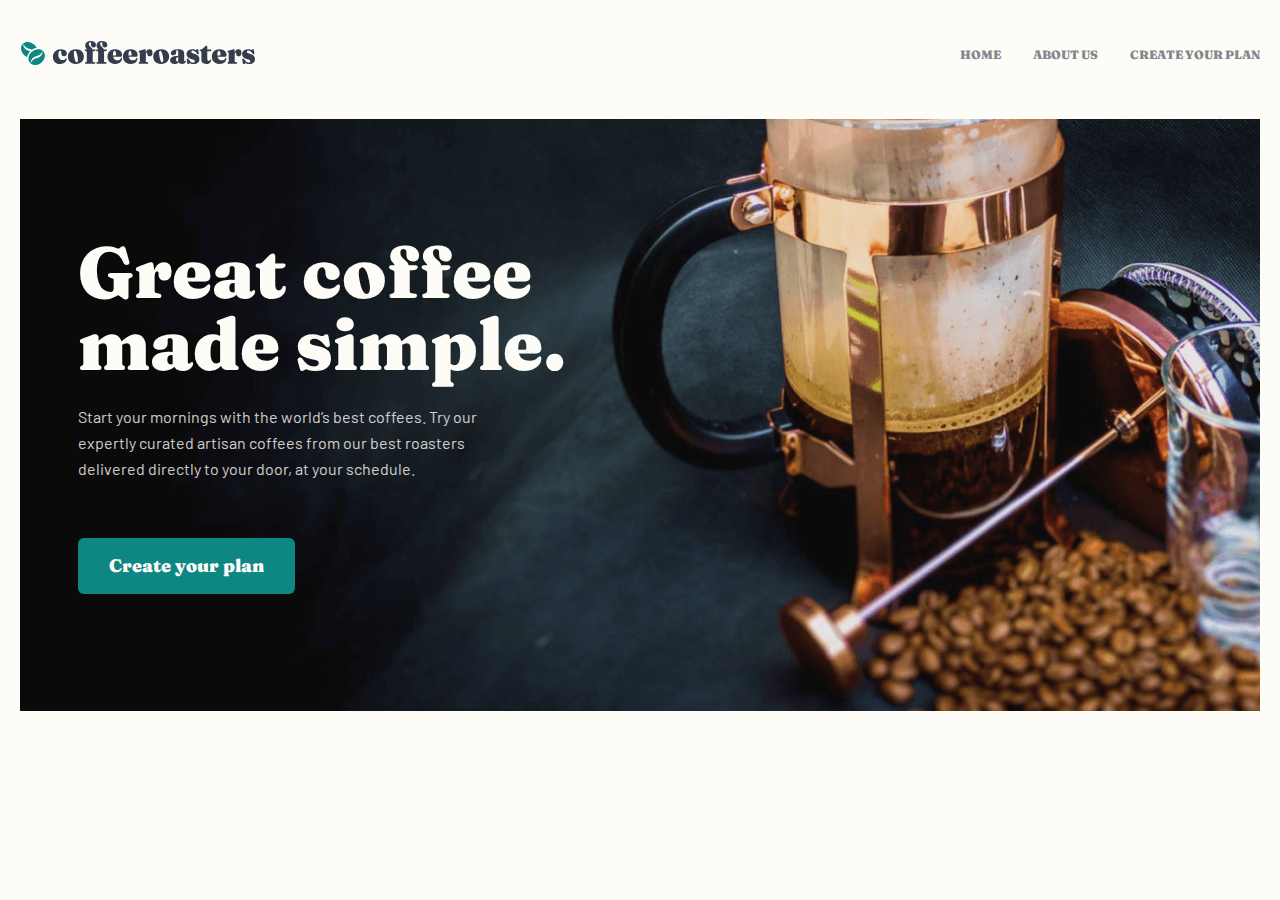
==== index.html @ a0bf36f0 "Add font" ====
<!DOCTYPE html>
<html lang="en">
<head>
    <meta charset="UTF-8">
    <meta http-equiv="X-UA-Compatible" content="IE=edge">
    <meta name="viewport" content="width=device-width, initial-scale=1.0">
    <title>Cofeeroaster</title>

    <link rel="stylesheet" href="./css/normalize.css">
    <link rel="stylesheet" href="./css/style.css">

    <!-- <link rel="stylesheet" href="./css/main.min.css"> -->
</head>
<body>

    <!-- Header start -->
    <header class="site-header">
        <div class="container">
            <div class="site-header__inner">
                <a class="logo" href="./index.html">
                    <img class="logo__img" src="./images/logo.svg" alt="logo">
                </a>

                <nav class="sitenav">
                    <ul class="sitenav__list">
                        <li class="sitenav__item">
                            <a class="sitenav__link" href="./index.html">
                                home
                            </a>
                        </li>
                        <li class="sitenav__item">
                            <a class="sitenav__link" href="#">
                               about us
                            </a>
                        </li>
                        <li class="sitenav__item">
                            <a class="sitenav__link" href="#">
                                Create your plan
                            </a>
                        </li>
                    </ul>
                </nav>

                <button class="site-header__burger js-open" type="button">
                </button>
            </div>
        </div>
    </header>
    <!-- Header finish -->

    <!-- Main start -->
    <main class="site-main">
        <!-- Hero section start  -->
        <section class="hero-section">
            <div class="container">
                <div class="hero-section__inner">
                    <div class="hero-section__textbox">
                        <h1 class="hero-section__text">
                            Great coffee
                            made simple.
                        </h1>
                        <div class="hero-section__descbox">
                            <p class="hero-section__desc">
                                Start your mornings with the world’s best coffees. Try our expertly curated artisan 
                                coffees from our best roasters delivered directly to your door, at your schedule.
                            </p>
                        </div>
                        <a class="button-link" href="#">
                            Create your plan
                        </a>
                    </div>
                </div>
            </div>
        </section>
        <!-- Hero section finish  -->

    </main>
    <!-- Main finish  -->

    <!-- Footer start -->
    <footer class="site-footer">

    </footer>
    <!-- Footer finish -->

    <script src="./js/main.js"></script>
</body>
</html>
---- css/style.css ----
/* ROOT */
:root{
    --main-font-family: "Fraunces", "Times New Roman", serif;
    --desc-font-family: "Barlow", "Arial", sans-serif;
    --main-font-weight: 900;
    --main-desc-font-weight: 400;
    --main-nav-font-weight: 700;
    --main-body-bg-color: #fefcf7;
    --main-text-color: #fefcf7;
    --main-nav-text-color: #83888f;
    --main-desc-color: #333d4b;
    --main-bg-color:  #0e8784;
}


@font-face {
    font-family: "Barlow";
    font-style: normal;
    font-weight: 400;
    font-display: swap;
    src: 
    url("../fonts/barlow-v12-latin-regular.woff2") format("woff2"), 
    url("../fonts/barlow-v12-latin-regular.woff") format("woff"); 
}

@font-face {
    font-family: "Barlow";
    font-style: normal;
    font-weight: 700;
    font-display: swap;
    src: 
    url("../fonts/barlow-v12-latin-700.woff2") format("woff2"), 
    url("../fonts/barlow-v12-latin-700.woff") format("woff"); 
}

@font-face {
    font-family: "Fraunces";
    font-style: normal;
    font-weight: 900;
    font-display: swap;
    src: 
    url("../fonts/fraunces-v23-latin-900.woff2") format("woff2"), 
    url("../fonts/fraunces-v23-latin-900.woff") format("woff"); 
}

*{
    box-sizing: border-box;
}

html{
    height: 100%;
}

img{
    display: block;
    height: auto;
}

body{
    display: flex;
    flex-direction: column;
    height: 100%;
    margin: 0;
    font-family: var(--main-font-family);
    font-weight: var(--main-font-weight);
    background-color: var(--main-body-bg-color);
}

.container{
    max-width: 1320px;
    width: 100%;
    margin: 0 auto;
    padding: 0 20px;
}


.site-header {
    position: relative;
    padding-top: 32px;
    padding-bottom: 40px;
}

.site-header__inner {
    display: flex;
    align-items: center;
    justify-content: space-between;
    width: 100%;
}

/* .logo {
} */

.logo__img{
    width: 163px;
    height: 18px;
}

.sitenav {
    position: absolute;
    top: 89px;
    left: 0;
    right: 0;
    display: none;
    height: 100vh;
    padding-top: 40px;
    background: linear-gradient(360deg, rgba(254, 252, 247, 0.504981) 0%, #FEFCF7 55.94%);
    
}
.sitenav-open .sitenav{
    display: block;
}


.sitenav__list {
    display: flex;
    flex-direction: column;
    align-items: center;
    list-style: none;
    margin: 0;
    padding: 0;
    text-align: center;
}

.sitenav__item:not(:last-child){
    margin-bottom: 32px;
    
}

.sitenav__link {
    font-weight: 900;
    font-size: 24px;
    line-height: 32px;
    text-transform: capitalize;
    text-align: center;
    color: #333D4B;
    text-decoration: none;
    
}
.site-header__burger {
    width: 16px;
    height: 15px;
    background-color: transparent;
    background-image: url("../images/burger-img.svg");
    background-repeat: no-repeat;
    background-position: center;
    border: none;
}
.sitenav-open .site-header__burger{
    background-image: url("../images/reset.svg");
}
@media only screen and (min-width: 650px){
    .site-header{
        padding-top: 40px;
        padding-bottom: 53px;
    }
    .logo__img{
        width: 236px;   
        height: 26px;
    }
    
    .sitenav{
        position: static;
        display: block;
        flex-direction: row;
        padding: 0;
        height: auto;
    }
    .sitenav__list {
        flex-direction: row;
    }
    .sitenav__item:not(:last-child){
        margin-right: 32px;
        margin-bottom: 0;

    }
    .sitenav__link {
    font-weight: 700;
    font-size: 12px;
    line-height: 15px;
    text-transform: uppercase;
    text-align: center;
    color: #83888F;
    transition: color 0.3s ease;
    }
    
    .site-header__burger{
        display: none;
    }
    .sitenav__link:hover {
    color: #333d4b;
    opacity: 0.6;
}
}


.site-main{
    flex-grow: 1;
}

/* .hero-section {
} */

.hero-section__inner {
    display: flex;
    justify-content: center;
    width: 100%;
    padding-top: 100px;
    padding-bottom: 99px;
    background-image: url("../images/hero-home-bg-m.png");
    background-repeat: no-repeat;
    background-position: center;
    background-size: cover;
}

.hero-section__textbox{
    display: flex;
    flex-direction: column;
    align-items: center;
    max-width: 279px;
    width: 100%;
}

.hero-section__text {
    margin-top: 0;
    margin-bottom: 24px;
    font-size: 40px;
    line-height: 40px;
    text-align: center;
    color: var(--main-text-color);
    
}

.hero-section__descbox{
    width: 100%;
    margin-bottom: 39px;
}

.hero-section__desc {
    margin: 0;
    font-family: var(--desc-font-family);
    font-weight: 400;
    font-size: 15px;
    line-height: 25px;
    text-align: center;  
    color: var(--main-text-color);
    mix-blend-mode: normal;
    opacity: 0.8;
}

.button-link {
    display: inline-block;
    max-width: 217px;
    width: 100%;
    padding-top: 15px;
    padding-bottom: 16px;
    font-size: 18px;
    line-height: 25px;
    text-decoration: none;
    text-align: center;
    color: var(--main-text-color);
    background-color: var(--main-bg-color);
    border-radius: 6px;
    transition: background-color 0.3s ease;
}
.button-link:hover {
    background-color: #66d2cf;
}
.button-link:active {
    background-color: #e2dedb;
}

@media
only screen and (-webkit-min-device-pixel-ratio: 2),
only screen and (   min--moz-device-pixel-ratio: 2),
only screen and (     -o-min-device-pixel-ratio: 2/1),
only screen and (        min-device-pixel-ratio: 2),
only screen and (                min-resolution: 192dpi),
only screen and (                min-resolution: 2dppx) {
    .hero-section__inner{
        background-image: url("../images/hero-home-bg-m@2x.png");
    }
}

@media only screen and (min-width:400px) {
    /* .hero-section{
    } */
    
    .hero-section__inner{
        justify-content: start; 
        padding-top: 104px;
        padding-bottom: 104px;
        padding-left: 58px;
        background-image: url("../images/hero-home-bg-t.png");
    }
    
    .hero-section__textbox{
        max-width: 398px;
        align-items: start;
    }
    
    .hero-section__text {
        font-size: 40px;
        line-height: 40px;
        text-align: start;
    }
    
    .hero-section__descbox{
        margin-bottom: 40px;
    }
    
    .hero-section__desc{
        text-align: start;
    }
    
    @media
    only screen and (-webkit-min-device-pixel-ratio: 2),
    only screen and (   min--moz-device-pixel-ratio: 2),
    only screen and (     -o-min-device-pixel-ratio: 2/1),
    only screen and (        min-device-pixel-ratio: 2),
    only screen and (                min-resolution: 192dpi),
    only screen and (                min-resolution: 2dppx) {
        .hero-section__inner{
            background-image: url("../images/hero-home-bg-t@2x.png");
        }
    }
}

@media only screen and (min-width:820px) {
    /* .hero-section{
    } */
    
    .hero-section__inner{
        padding-top: 117px;
        padding-bottom: 117px;
        padding-left: 58px;
        background-image: url("../images/hero-home-bg.png");
    }
    
    .hero-section__textbox{
        max-width: 493px;
        align-items: start;
    }
    
    .hero-section__text {
        font-size: 72px;
        line-height: 72px;
    }
    
    .hero-section__descbox{
        max-width: 444px;
        margin-bottom: 56px;
    }
    
    .hero-section__desc{
        font-size: 16px;
        line-height: 26px;
    }
    
    @media
    only screen and (-webkit-min-device-pixel-ratio: 2),
    only screen and (   min--moz-device-pixel-ratio: 2),
    only screen and (     -o-min-device-pixel-ratio: 2/1),
    only screen and (        min-device-pixel-ratio: 2),
    only screen and (                min-resolution: 192dpi),
    only screen and (                min-resolution: 2dppx) {
        .hero-section__inner{
            background-image: url("../images/hero-home-bg@2x.png");
        }
    }
}
---- css/main.min.css ----
button,hr,input{overflow:visible}progress,sub,sup{vertical-align:baseline}[type=checkbox],[type=radio],legend{box-sizing:border-box;padding:0}html{line-height:1.15;-webkit-text-size-adjust:100%}body{margin:0}details,main{display:block}h1{font-size:2em;margin:.67em 0}hr{box-sizing:content-box;height:0}code,kbd,pre,samp{font-family:monospace,monospace;font-size:1em}a{background-color:transparent}abbr[title]{border-bottom:none;text-decoration:underline;text-decoration:underline dotted}b,strong{font-weight:bolder}small{font-size:80%}sub,sup{font-size:75%;line-height:0;position:relative}sub{bottom:-.25em}sup{top:-.5em}img{border-style:none}button,input,optgroup,select,textarea{font-family:inherit;font-size:100%;line-height:1.15;margin:0}button,select{text-transform:none}[type=button],[type=reset],[type=submit],button{-webkit-appearance:button}[type=button]::-moz-focus-inner,[type=reset]::-moz-focus-inner,[type=submit]::-moz-focus-inner,button::-moz-focus-inner{border-style:none;padding:0}[type=button]:-moz-focusring,[type=reset]:-moz-focusring,[type=submit]:-moz-focusring,button:-moz-focusring{outline:ButtonText dotted 1px}fieldset{padding:.35em .75em .625em}legend{color:inherit;display:table;max-width:100%;white-space:normal}textarea{overflow:auto}[type=number]::-webkit-inner-spin-button,[type=number]::-webkit-outer-spin-button{height:auto}[type=search]{-webkit-appearance:textfield;outline-offset:-2px}[type=search]::-webkit-search-decoration{-webkit-appearance:none}::-webkit-file-upload-button{-webkit-appearance:button;font:inherit}summary{display:list-item}[hidden],template{display:none}
body,html{height:100%}.hero-section__inner,.site-header__burger{background-repeat:no-repeat;background-position:center}:root{--main-font-family:"Fraunces","Times New Roman",serif;--desc-font-family:"Barlow","Arial",sans-serif;--main-font-weight:900;--main-desc-font-weight:400;--main-nav-font-weight:700;--main-body-bg-color:#fefcf7;--main-text-color:#fefcf7;--main-nav-text-color:#83888f;--main-desc-color:#333d4b;--main-bg-color:#0e8784}@font-face{font-family:Barlow;font-style:normal;font-weight:400;font-display:swap;src:url("../fonts/barlow-v12-latin-regular.woff2") format("woff2"),url("../fonts/barlow-v12-latin-regular.woff") format("woff")}@font-face{font-family:Barlow;font-style:normal;font-weight:700;font-display:swap;src:url("../fonts/barlow-v12-latin-700.woff2") format("woff2"),url("../fonts/barlow-v12-latin-700.woff") format("woff")}@font-face{font-family:Fraunces;font-style:normal;font-weight:900;font-display:swap;src:url("../fonts/fraunces-v23-latin-900.woff2") format("woff2"),url("../fonts/fraunces-v23-latin-900.woff") format("woff")}*{box-sizing:border-box}img{display:block;height:auto}body{display:flex;flex-direction:column;margin:0;font-family:var(--main-font-family);font-weight:var(--main-font-weight);background-color:var(--main-body-bg-color)}.container{max-width:1320px;width:100%;margin:0 auto;padding:0 20px}.site-header{padding-top:32px;padding-bottom:40px}.site-header__inner{display:flex;align-items:center;justify-content:space-between;width:100%}.logo__img{width:163px;height:18px}.sitenav{display:none}.sitenav__lsit{display:flex;align-items:center;list-style:none;margin:0;padding:0}.sitenav__item{margin-right:33px}.sitenav__item:last-child{margin-right:0}.sitenav__link{font-weight:var(--main-nav-font-weight);font-size:12px;line-height:15px;text-decoration:none;text-transform:uppercase;color:var(--main-nav-text-color);transition:color .3s}.sitenav__link:hover{color:#333d4b}.site-header__burger{width:16px;height:15px;background-color:transparent;background-image:url("../images/burger-img.svg");border:none}@media only screen and (min-width:650px){.site-header{padding-top:40px;padding-bottom:53px}.logo__img{width:236px;height:26px}.sitenav{display:block}.site-header__burger{display:none}}.site-main{flex-grow:1}.hero-section__inner{display:flex;justify-content:center;width:100%;padding-top:100px;padding-bottom:99px;background-image:url("../images/hero-home-bg-m.png");background-size:cover}.hero-section__textbox{display:flex;flex-direction:column;align-items:center;max-width:279px;width:100%}.hero-section__text{margin-top:0;margin-bottom:24px;font-size:40px;line-height:40px;text-align:center;color:var(--main-text-color)}.button-link,.hero-section__desc{line-height:25px;text-align:center;color:var(--main-text-color)}.hero-section__descbox{width:100%;margin-bottom:39px}.hero-section__desc{margin:0;font-family:var(--desc-font-family);font-weight:400;font-size:15px;mix-blend-mode:normal;opacity:.8}.button-link{display:inline-block;max-width:217px;width:100%;padding-top:15px;padding-bottom:16px;font-size:18px;text-decoration:none;background-color:var(--main-bg-color);border-radius:6px;transition:background-color .3s}.button-link:hover{background-color:#66d2cf}.button-link:active{background-color:#e2dedb}@media only screen and (-webkit-min-device-pixel-ratio:2),only screen and (min--moz-device-pixel-ratio:2),only screen and (-o-min-device-pixel-ratio:2/1),only screen and (min-device-pixel-ratio:2),only screen and (min-resolution:192dpi),only screen and (min-resolution:2dppx){.hero-section__inner{background-image:url("../images/hero-home-bg-m@2x.png")}}@media only screen and (min-width:400px){.hero-section__inner{justify-content:start;padding-top:104px;padding-bottom:104px;padding-left:58px;background-image:url("../images/hero-home-bg-t.png")}.hero-section__textbox{max-width:398px;align-items:start}.hero-section__text{font-size:40px;line-height:40px;text-align:start}.hero-section__descbox{margin-bottom:40px}.hero-section__desc{text-align:start}@media only screen and (-webkit-min-device-pixel-ratio:2),only screen and (min--moz-device-pixel-ratio:2),only screen and (-o-min-device-pixel-ratio:2/1),only screen and (min-device-pixel-ratio:2),only screen and (min-resolution:192dpi),only screen and (min-resolution:2dppx){.hero-section__inner{background-image:url("../images/hero-home-bg-t@2x.png")}}}@media only screen and (min-width:820px){.hero-section__inner{padding-top:117px;padding-bottom:117px;padding-left:58px;background-image:url("../images/hero-home-bg.png")}.hero-section__textbox{max-width:493px;align-items:start}.hero-section__text{font-size:72px;line-height:72px}.hero-section__descbox{max-width:444px;margin-bottom:56px}.hero-section__desc{font-size:16px;line-height:26px}@media only screen and (-webkit-min-device-pixel-ratio:2),only screen and (min--moz-device-pixel-ratio:2),only screen and (-o-min-device-pixel-ratio:2/1),only screen and (min-device-pixel-ratio:2),only screen and (min-resolution:192dpi),only screen and (min-resolution:2dppx){.hero-section__inner{background-image:url("../images/hero-home-bg@2x.png")}}}
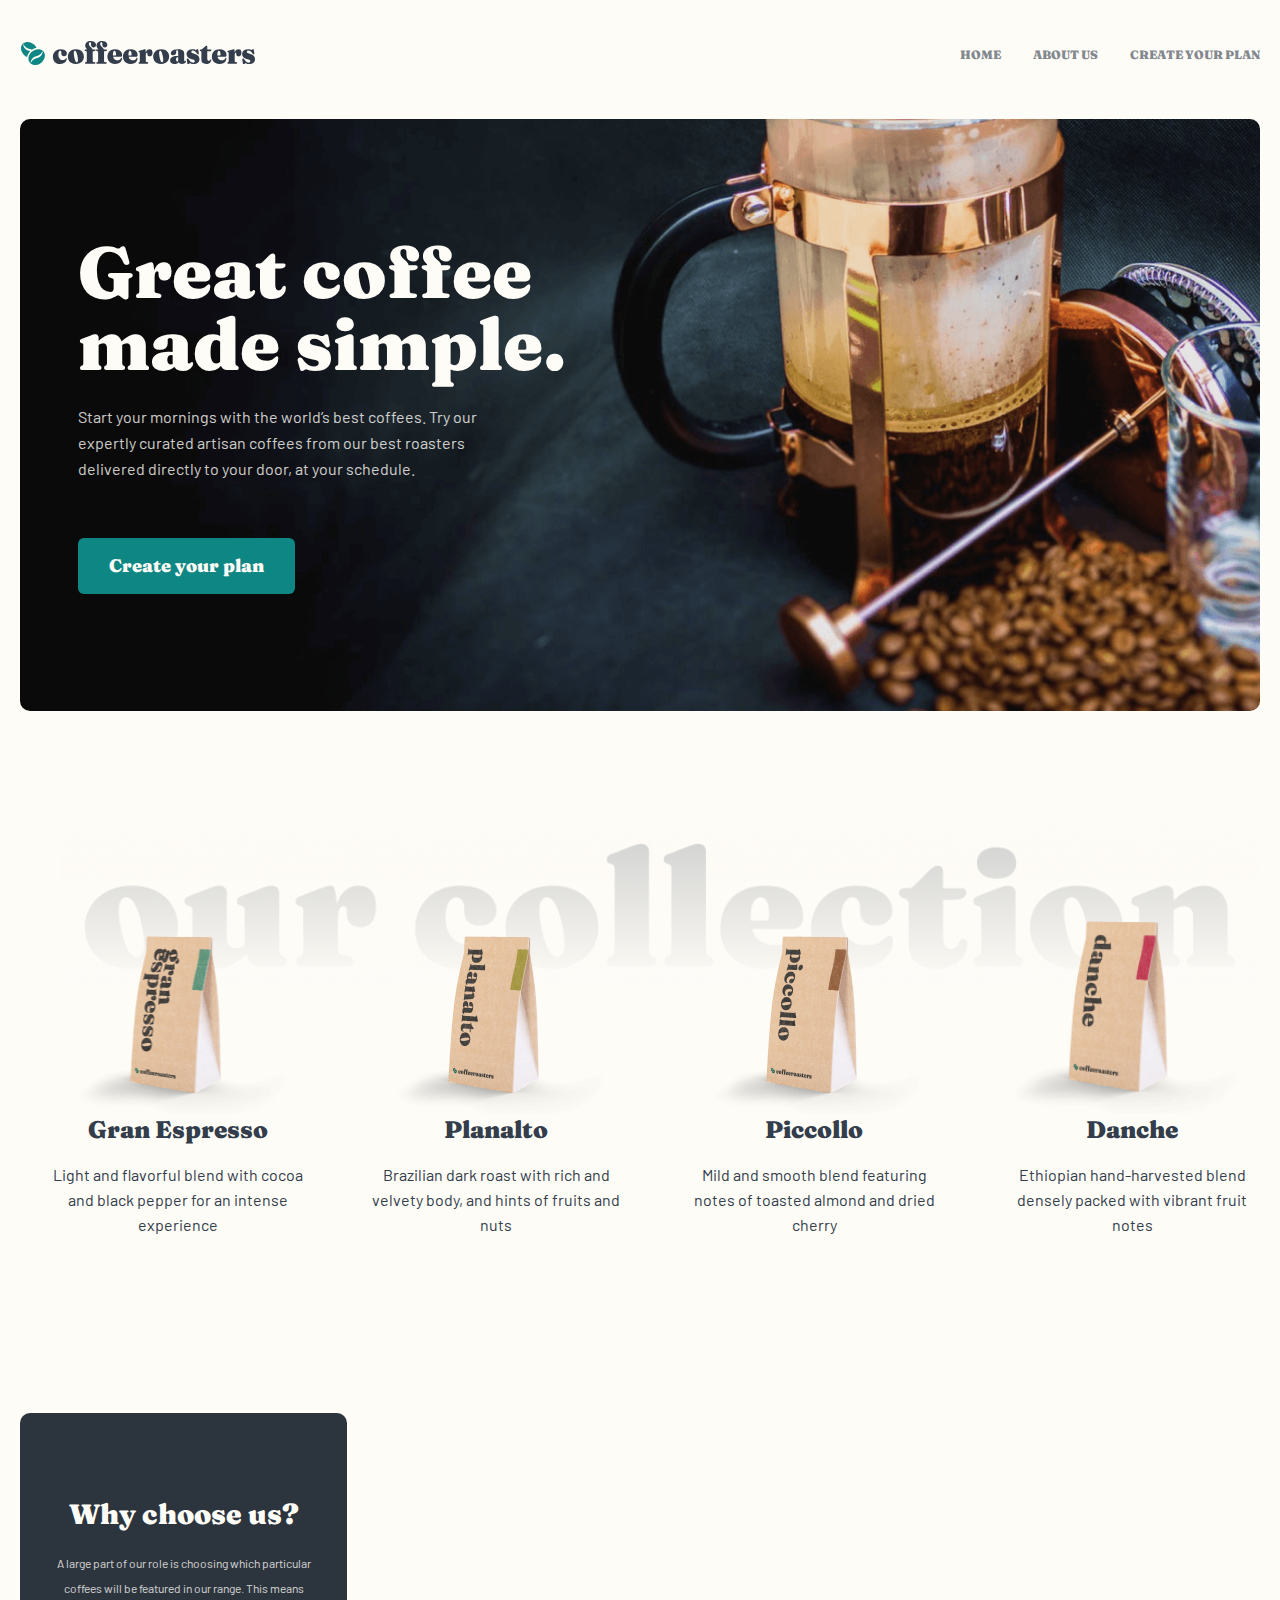
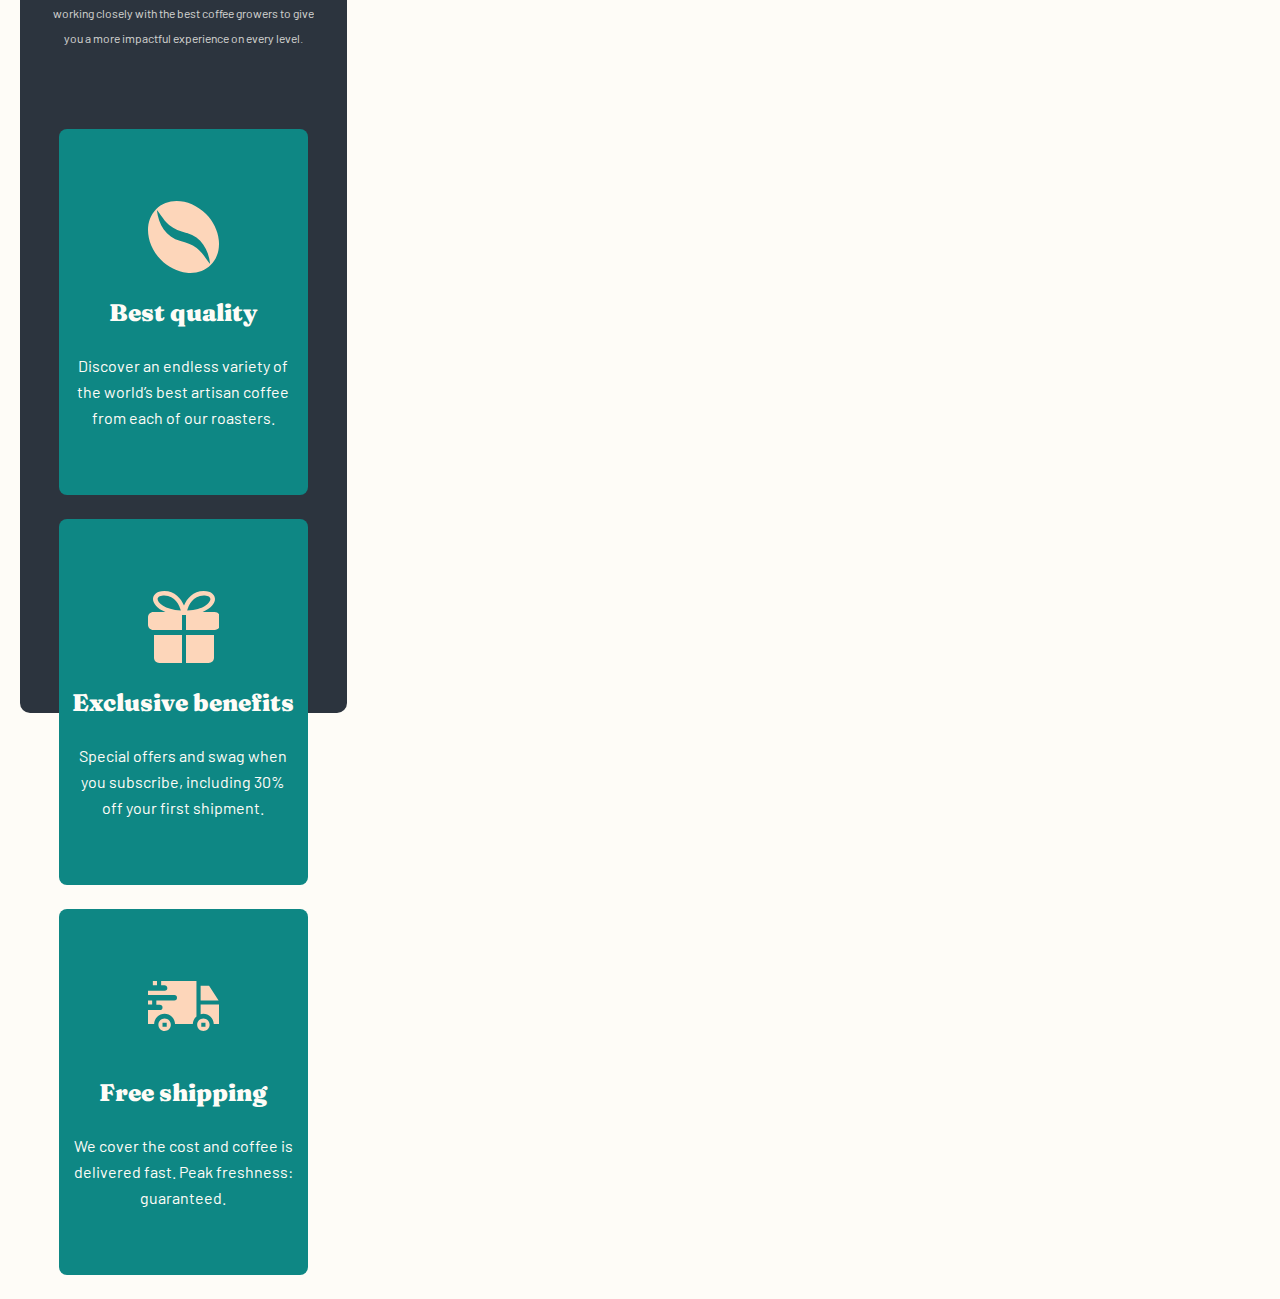
==== commit a339f6a0: "initial commit" ====
--- a/index.html
+++ b/index.html
@@ -5,14 +5,14 @@
     <meta http-equiv="X-UA-Compatible" content="IE=edge">
     <meta name="viewport" content="width=device-width, initial-scale=1.0">
     <title>Cofeeroaster</title>
-
+    
     <link rel="stylesheet" href="./css/normalize.css">
     <link rel="stylesheet" href="./css/style.css">
-
+    
     <!-- <link rel="stylesheet" href="./css/main.min.css"> -->
 </head>
 <body>
-
+    
     <!-- Header start -->
     <header class="site-header">
         <div class="container">
@@ -20,7 +20,7 @@
                 <a class="logo" href="./index.html">
                     <img class="logo__img" src="./images/logo.svg" alt="logo">
                 </a>
-
+                
                 <nav class="sitenav">
                     <ul class="sitenav__list">
                         <li class="sitenav__item">
@@ -30,7 +30,7 @@
                         </li>
                         <li class="sitenav__item">
                             <a class="sitenav__link" href="#">
-                               about us
+                                about us
                             </a>
                         </li>
                         <li class="sitenav__item">
@@ -40,14 +40,14 @@
                         </li>
                     </ul>
                 </nav>
-
+                
                 <button class="site-header__burger js-open" type="button">
                 </button>
             </div>
         </div>
     </header>
     <!-- Header finish -->
-
+    
     <!-- Main start -->
     <main class="site-main">
         <!-- Hero section start  -->
@@ -73,16 +73,135 @@
             </div>
         </section>
         <!-- Hero section finish  -->
-
+        
+        <!-- Collection section start -->
+        <section class="collection">
+            <div class="container">
+                <ul class="collection__list">
+                    <li class="collection__item">
+                        <img class="collection__img" src="./images/gran-espresso.png"
+                        width="200"
+                        height="151"
+                        srcset="./images/gran-espresso.png 1x , ./images/gran-espresso@2x.png  2x"
+                        alt="bg img">
+                        <div class="collection__text-box">
+                            <h2 class="collection__title">
+                                Gran Espresso
+                            </h2>
+                            <p class="collection__text">
+                                Light and flavorful blend with cocoa and black pepper for an intense experience
+                            </p>
+                        </div>
+                    </li>
+                    <li class="collection__item">
+                        <img class="collection__img" src="./images/planalto.png"
+                        width="200"
+                        height="151"
+                        srcset="./images/planalto.png 1x , ./images/planalto@2x.png  2x"
+                        alt="bg img">
+                        <div class="collection__text-box">
+                            <h2 class="collection__title">
+                                Planalto
+                            </h2>
+                            <p class="collection__text">
+                                Brazilian dark roast with rich and velvety body, and hints of fruits and nuts
+                            </p>
+                        </div>
+                    </li>
+                    <li class="collection__item">
+                        <img class="collection__img" src="./images/picollo.png"
+                        width="200"
+                        height="151"
+                        srcset="./images/picollo.png 1x , ./images/picollo@2x.png  2x"
+                        alt="bg img">
+                        <div class="collection__text-box">
+                            <h2 class="collection__title">
+                                Piccollo
+                            </h2>
+                            <p class="collection__text">
+                                Mild and smooth blend featuring notes of toasted almond and dried cherry 
+                            </p>
+                        </div>
+                    </li>
+                    <li class="collection__item">
+                        <img class="collection__img" src="./images/danche.png"
+                        width="200"
+                        height="151"
+                        srcset="./images/danche.png 1x , ./images/danche@2x.png  2x"
+                        alt="bg img">
+                        <div class="collection__text-box">
+                            <h2 class="collection__title">
+                                Danche
+                            </h2>
+                            <p class="collection__text">
+                                Ethiopian hand-harvested blend densely packed with vibrant fruit notes
+                            </p>
+                        </div>
+                    </li>
+                    
+                </ul>
+                
+            </div>
+            
+        </section>
+        <!-- Collection section start -->
+        
+        <section class="why-choose">
+            <div class="container">
+                <div class="why-choose__box">
+                    
+                    <h2 class="why-choose__title">
+                        Why choose us?
+                    </h2>
+                    <div class="why-choose__text-box" >
+                        <p class="why-choose__text">
+                            A large part of our role is choosing which particular coffees will be featured  in our range. This means working closely with the best coffee growers to give you a more impactful experience on every level.
+                        </p>
+                    </div>
+                    <ul class="why-choose__list">
+                        <li class="why-choose__item">
+                            <div class="why-choose__text-more">
+                                <h3 class="why-choose__heading">
+                                    Best quality
+                                </h3>
+                                <p class="why-choose__info">
+                                    Discover an endless variety of the world’s best artisan coffee from each of our roasters.
+                                </p>
+                            </div>
+                        </li>
+                        <li class="why-choose__item">
+                            <div class="why-choose__text-more">
+                                <h3 class="why-choose__heading">
+                                    Exclusive benefits
+                                </h3>
+                                <p class="why-choose__info">
+                                    Special offers and swag when you subscribe, including 30% off your first shipment.
+                                </p>
+                            </div>
+                        </li>
+                        <li class="why-choose__item">
+                            <div class="why-choose__text-more">
+                                <h3 class="why-choose__heading">
+                                    Free shipping
+                                </h3>
+                                <p class="why-choose__info">
+                                    We cover the cost and coffee is delivered fast. Peak freshness: guaranteed.
+                                </p>
+                            </div>
+                        </li>
+                    </ul>
+                </div>
+            </div>
+        </section>
     </main>
     <!-- Main finish  -->
-
+    
     <!-- Footer start -->
     <footer class="site-footer">
-
+        
     </footer>
     <!-- Footer finish -->
-
+    
     <script src="./js/main.js"></script>
 </body>
 </html>--- a/css/style.css
+++ b/css/style.css
@@ -171,25 +171,25 @@
     .sitenav__item:not(:last-child){
         margin-right: 32px;
         margin-bottom: 0;
-
+        
     }
     .sitenav__link {
-    font-weight: 700;
-    font-size: 12px;
-    line-height: 15px;
-    text-transform: uppercase;
-    text-align: center;
-    color: #83888F;
-    transition: color 0.3s ease;
+        font-weight: 700;
+        font-size: 12px;
+        line-height: 15px;
+        text-transform: uppercase;
+        text-align: center;
+        color: #83888F;
+        transition: color 0.3s ease;
     }
     
     .site-header__burger{
         display: none;
     }
     .sitenav__link:hover {
-    color: #333d4b;
-    opacity: 0.6;
-}
+        color: #333d4b;
+        opacity: 0.6;
+    }
 }
 
 
@@ -210,6 +210,7 @@
     background-repeat: no-repeat;
     background-position: center;
     background-size: cover;
+    border-radius: 10px;
 }
 
 .hero-section__textbox{
@@ -367,4 +368,266 @@
             background-image: url("../images/hero-home-bg@2x.png");
         }
     }
+}
+
+/* COLLECTION SECTION START */
+
+.collection{
+    background-image: url("../images/collection-icon.png");
+    background-repeat: no-repeat;
+    background-position: calc(50% + 5px) calc(50% - 550px);
+    width: 100%;
+    padding-top: 120px;
+}
+.collection__list{
+    padding-left: 0;
+    list-style: none;
+    display: flex;
+    flex-direction: column;
+    align-items: center;
+}
+.collection__item{
+    display: flex;
+    flex-direction: column;
+    align-items: center;
+    margin-bottom: 0;
+}
+.collection__text-box{
+    max-width: 290px;
+    text-align: center;
+}
+.collection__title{
+    font-family: var(--main-font-family);
+    font-weight: 900;
+    font-size: 24px;
+    line-height: 32px;
+    text-align: center;
+    color: #333D4B;
+}
+.collection__text{
+    font-family: var(--desc-font-family);
+    font-weight: 400;
+    font-size: 15px;
+    line-height: 25px;
+    text-align: center;
+    color: #333D4B;
+}
+
+@media only screen and (min-width:600px){
+    .collection__list{
+        flex-wrap: wrap;
+        flex-direction: row;
+        margin-left: 40px;
+    }
+    .collection__item{
+        flex-direction: row;
+        margin-bottom: 20px;
+    }
+    .collection{
+        background-position: calc(50% + 20px)calc(50% - 330px);
+    }
+}
+@media only screen and (min-width:730px){
+    .collection__list{
+        flex-direction: row;
+        margin-right: auto;
+        align-items: center;
+        margin-bottom: 0;
+        margin-left: 30px;
+        text-align: start;
+    }
+    .collection__text{
+        text-align: start;
+    }
+    .collection__img{
+        width: 256px;
+        height: 193px;
+    }
+    .collection__title{
+        text-align: start;
+        margin: 0;
+    }
+    .collection{
+        background-image: url("../images/Group 13.png");
+        background-position: calc(50% + 2px)calc(50% - 355px);
+        background-size: 689px 118px;
+    }
+    .collection__text-box{
+        margin-left: 36px;
+    }
+}
+@media only screen and (min-width:850px){
+    .collection__list{
+        flex-direction: row;
+        margin-bottom: 0;
+        justify-content: space-between;
+        text-align: center;
+        
+    }
+    .collection__text-box{
+        text-align: center;
+        margin-left: 0px
+    }
+    .collection__title{
+        text-align: center;
+    }
+    .collection__text{
+        text-align: center;
+    }
+    .collection__item{
+        flex-direction: column;
+        margin-bottom: 20px;
+    }
+    .collection{
+        background-image: url("../images/Group 13.png");
+        background-position: calc(50% + 2px)calc(50% - 310px);
+        background-size: 800px 118px;
+    }
+}
+@media only screen and (min-width:940px){
+    .collection{
+        background-image: url("../images/Group 13.png");
+        background-position: calc(50% + 2px)calc(50% - 390px);
+        background-size: 850px 125px;
+    }
+    .collection__list{
+        flex-direction: row;
+        justify-content: space-evenly;
+        margin-top: 90px;
+    }
+    .collection__item{
+        flex-direction: row;
+        margin-bottom: 40px;
+    }
+    .collection__title{
+        font-size: 40px;
+    }
+    .collection__text{
+        font-size: 30px;
+    }
+    .collection__text-box{
+        max-width: 500px;
+    }
+    
+}
+@media only screen and (min-width:1100px){
+    .collection{
+        background-image: url("../images/our-collection-destop.png");
+        background-position: calc(50% + 20px)calc(50% - 120px);
+        background-size: 1000px 196px;
+        
+    }
+    .collection__list{
+        flex-wrap: nowrap;
+        flex-direction: row;
+        justify-content: space-between;
+        margin-top: 90px;
+    }
+    .collection__item{
+        flex-direction: column;
+        margin-bottom: 40px;
+    }
+    .collection__title{
+        font-size: 24px;
+    }
+    .collection__text{
+        font-size: 16px;
+    }
+    .collection__text-box{
+        max-width: 255px;
+    }
+    
+}
+@media only screen and (min-width:1250px){
+    .collection{
+        background-size: 1200px;
+    }
+}
+
+/* COLLECTION SECTION FINISH */
+
+.why-choose {
+    margin-top: 120px;
+    
+}
+.why-choose__box{
+    position: relative;
+    max-width: 327px;
+    background: #2C343E;
+    border-radius: 10px;
+    padding: 64px 24px 650px 24px;
+}
+.why-choose__text-box{
+    max-width: 279px;
+    
+}
+.why-choose__title {
+    font-family: var(--main-font-family);
+    font-weight: 900;
+    font-size: 28px;
+    line-height: 28px;
+    text-align: center;
+    color: #FEFCF7;
+}
+.why-choose__text {
+    font-family: var(--desc-font-family);
+    font-weight: var(--main-desc-font-weight);
+    font-size: 12px;
+    line-height: 25px;
+    text-align: center;
+    color: #FEFCF7;
+    mix-blend-mode: normal;
+    opacity: 0.8;
+}
+.why-choose__list {
+    position: absolute;
+    top: calc(50% - 150px);
+    left:calc(50% - 125px) ;
+    padding-left: 0;
+    list-style: none;
+}
+.why-choose__item {
+    max-width: 255px;
+    background-color: #0e8784;
+    border-radius: 8px;
+    margin-bottom: 24px;
+    display: flex;
+    flex-direction: column;
+    margin-right: auto;
+    margin-left: auto;
+    padding: 72px 12px 48px 12px;
+    align-items: center;
+}
+.why-choose__item::before{
+    background-image: url("../images/coffee-bean.svg");
+    background-repeat: no-repeat;
+    content: "";
+    display: inline-block;
+    width: 71px;
+    height: 72px;
+}
+.why-choose__item:nth-child(2)::before{
+    background-image: url("../images/gift.svg");
+}
+.why-choose__item:nth-child(3)::before{
+    background-image: url("../images/delivery-truck.svg");
+}
+.why-choose__text-more{
+    width: 225px;
+}
+.why-choose__heading {
+    font-family: var(--main-font-family);
+    font-weight: 900;
+    font-size: 24px;
+    line-height: 32px;
+    text-align: center;
+    color: #FEFCF7;
+}
+.why-choose__info {
+    font-family: var(--desc-font-family);
+    font-weight: 400;
+    font-size: 16px;
+    line-height: 26px;
+    text-align: center;
+    color: #FEFCF7;
 }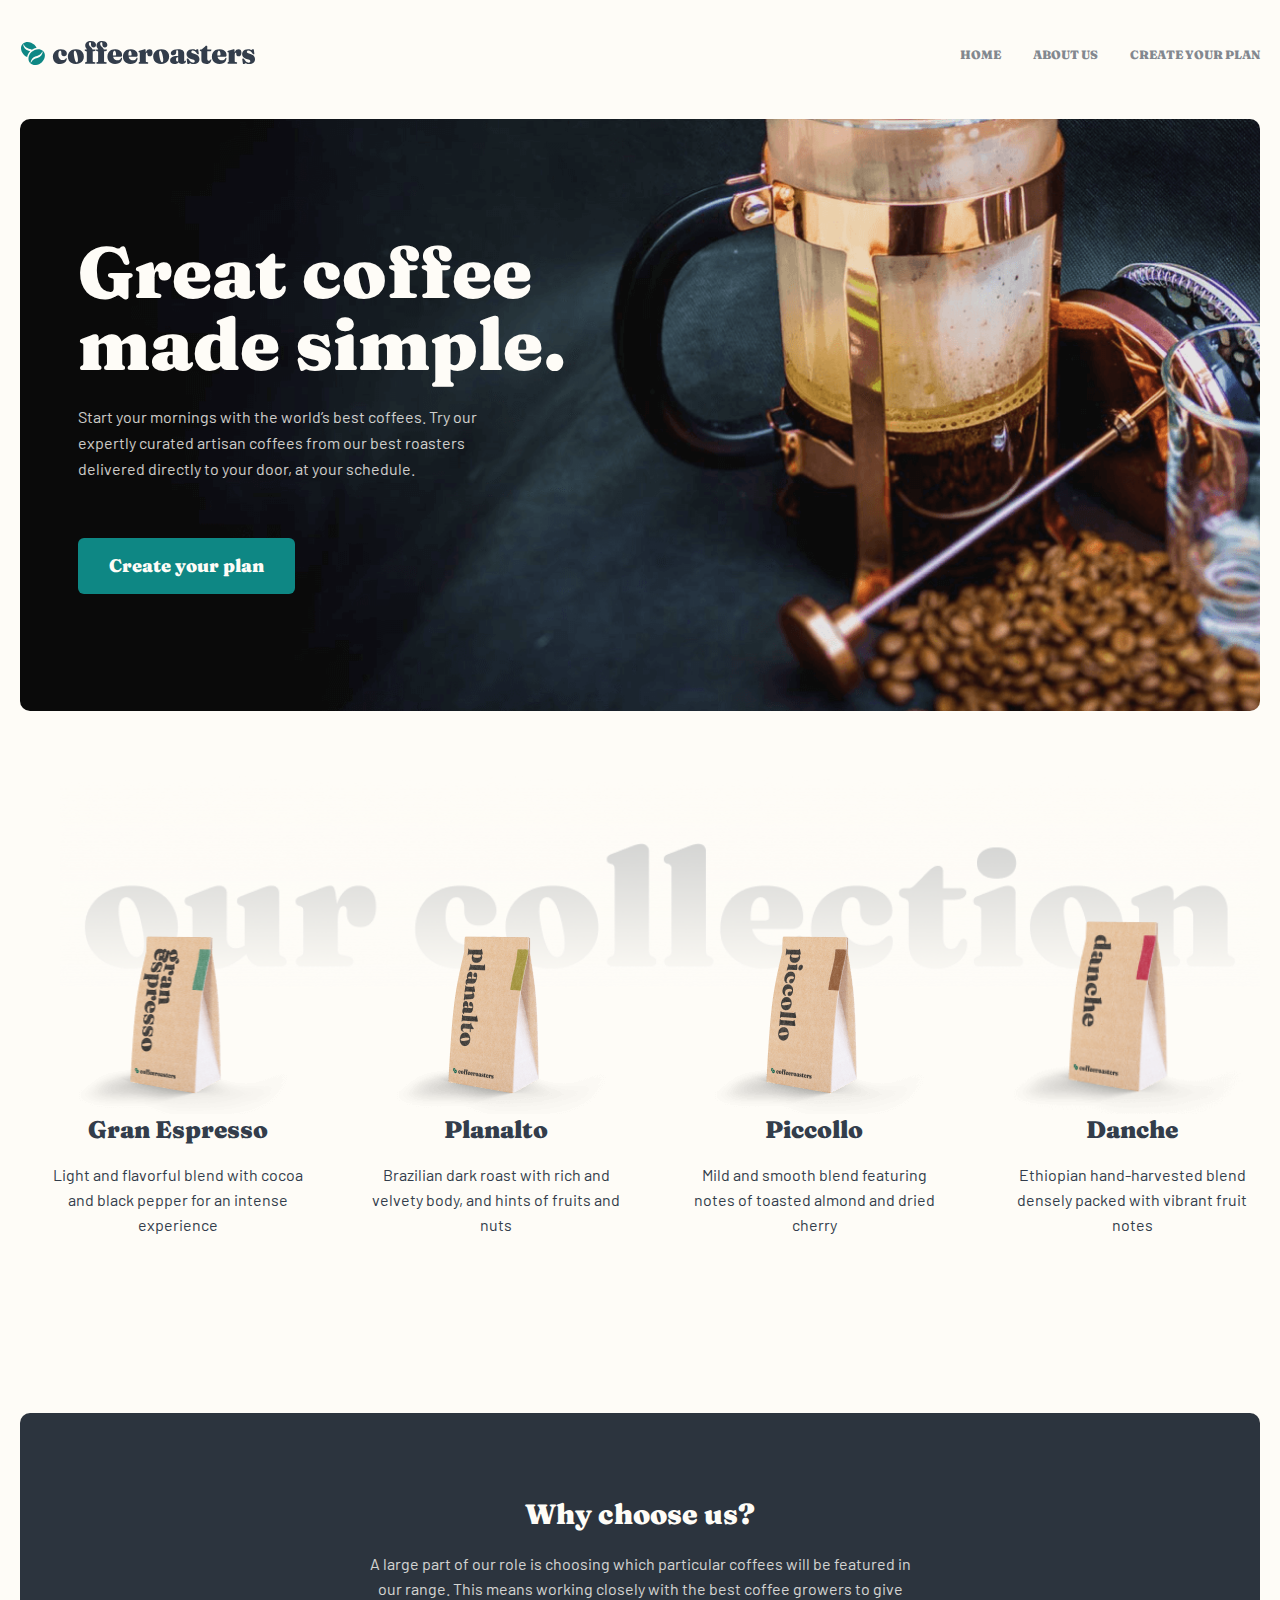
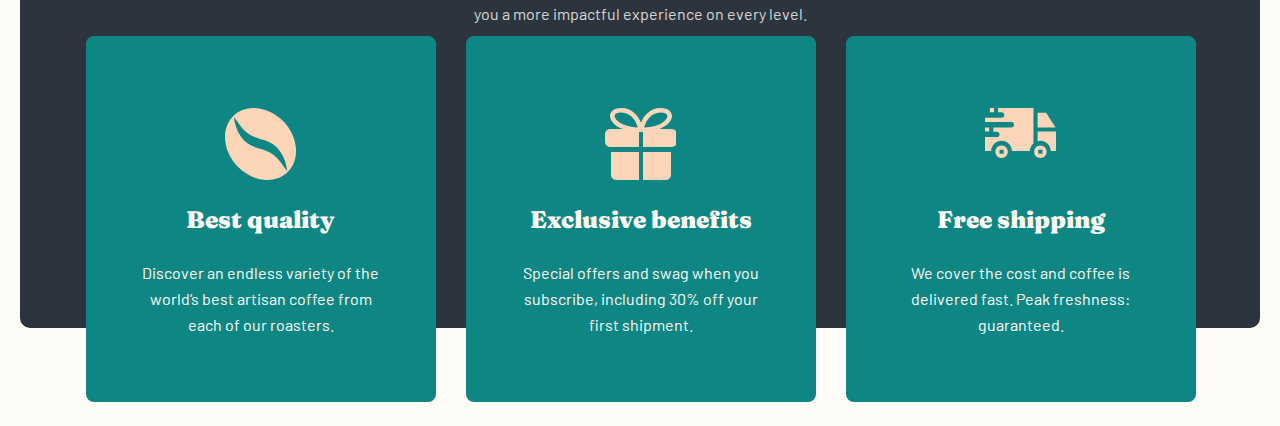
==== commit a3f0a91c: "ADD responsive" ====
--- a/index.html
+++ b/index.html
@@ -149,11 +149,10 @@
         <section class="why-choose">
             <div class="container">
                 <div class="why-choose__box">
-                    
+                    <div class="why-choose__text-box" >
                     <h2 class="why-choose__title">
                         Why choose us?
                     </h2>
-                    <div class="why-choose__text-box" >
                         <p class="why-choose__text">
                             A large part of our role is choosing which particular coffees will be featured  in our range. This means working closely with the best coffee growers to give you a more impactful experience on every level.
                         </p>
--- a/css/style.css
+++ b/css/style.css
@@ -546,19 +546,23 @@
 
 /* COLLECTION SECTION FINISH */
 
+
+
+/* Why choose section start */
 .why-choose {
     margin-top: 120px;
     
 }
 .why-choose__box{
     position: relative;
-    max-width: 327px;
+    width: 100%;
     background: #2C343E;
     border-radius: 10px;
     padding: 64px 24px 650px 24px;
 }
 .why-choose__text-box{
-    max-width: 279px;
+    width: 100%;
+    /* max-width: 279px; */
     
 }
 .why-choose__title {
@@ -613,7 +617,7 @@
     background-image: url("../images/delivery-truck.svg");
 }
 .why-choose__text-more{
-    width: 225px;
+    max-width: 225px;
 }
 .why-choose__heading {
     font-family: var(--main-font-family);
@@ -630,4 +634,74 @@
     line-height: 26px;
     text-align: center;
     color: #FEFCF7;
-}+}
+@media only screen and (min-width:600px){
+    .why-choose__box{
+        padding-bottom: 500px;
+    }
+    .why-choose__list{
+        top: calc(50% - 50px);
+        left: calc(50% - 231px);
+    }
+    .why-choose__item{
+        max-width: 517px;
+        padding-top: 41px;
+        padding-bottom: 41px;
+        padding-right: 48px;
+        padding-left: 70px;
+        flex-direction: row;
+        
+    }
+    .why-choose__item::before{
+        margin-right: 55px;
+    }
+    .why-choose__text-box{
+        max-width: 550px;
+        margin-right: auto;
+        margin-left: auto;
+    }
+    .why-choose__text{
+        font-size: 16px;
+    }
+    
+}
+@media only screen and (min-width:850px){
+    .why-choose__item{
+        max-width: 700px;
+        padding-right: 126px;
+    }
+    .why-choose__item::before{
+        margin-right: 100px;
+    }
+    .why-choose__list {
+        top: calc(50% - 150px);
+        left: calc(50% - 332px);
+    }
+    .why-choose__text-more {
+        max-width: 313px;
+    }
+}
+@media only screen and (min-width:1200px){
+    .why-choose__list{
+        top: calc(50% - 51px);
+        left: calc(50% - 554px);
+        display: flex;
+        flex-direction: row;
+    }
+    .why-choose__box{
+        padding-bottom: 286px;
+    }
+    .why-choose__item{
+        flex-direction: column;
+        max-width: 350px;
+        padding:72px 48px 48px 47px;
+    }
+    .why-choose__item::before{
+        margin: 0;
+    }
+    .why-choose__item:nth-child(2){
+        margin-right: 30px;
+        margin-left: 30px;
+    }
+}
+/* Why choose section finish */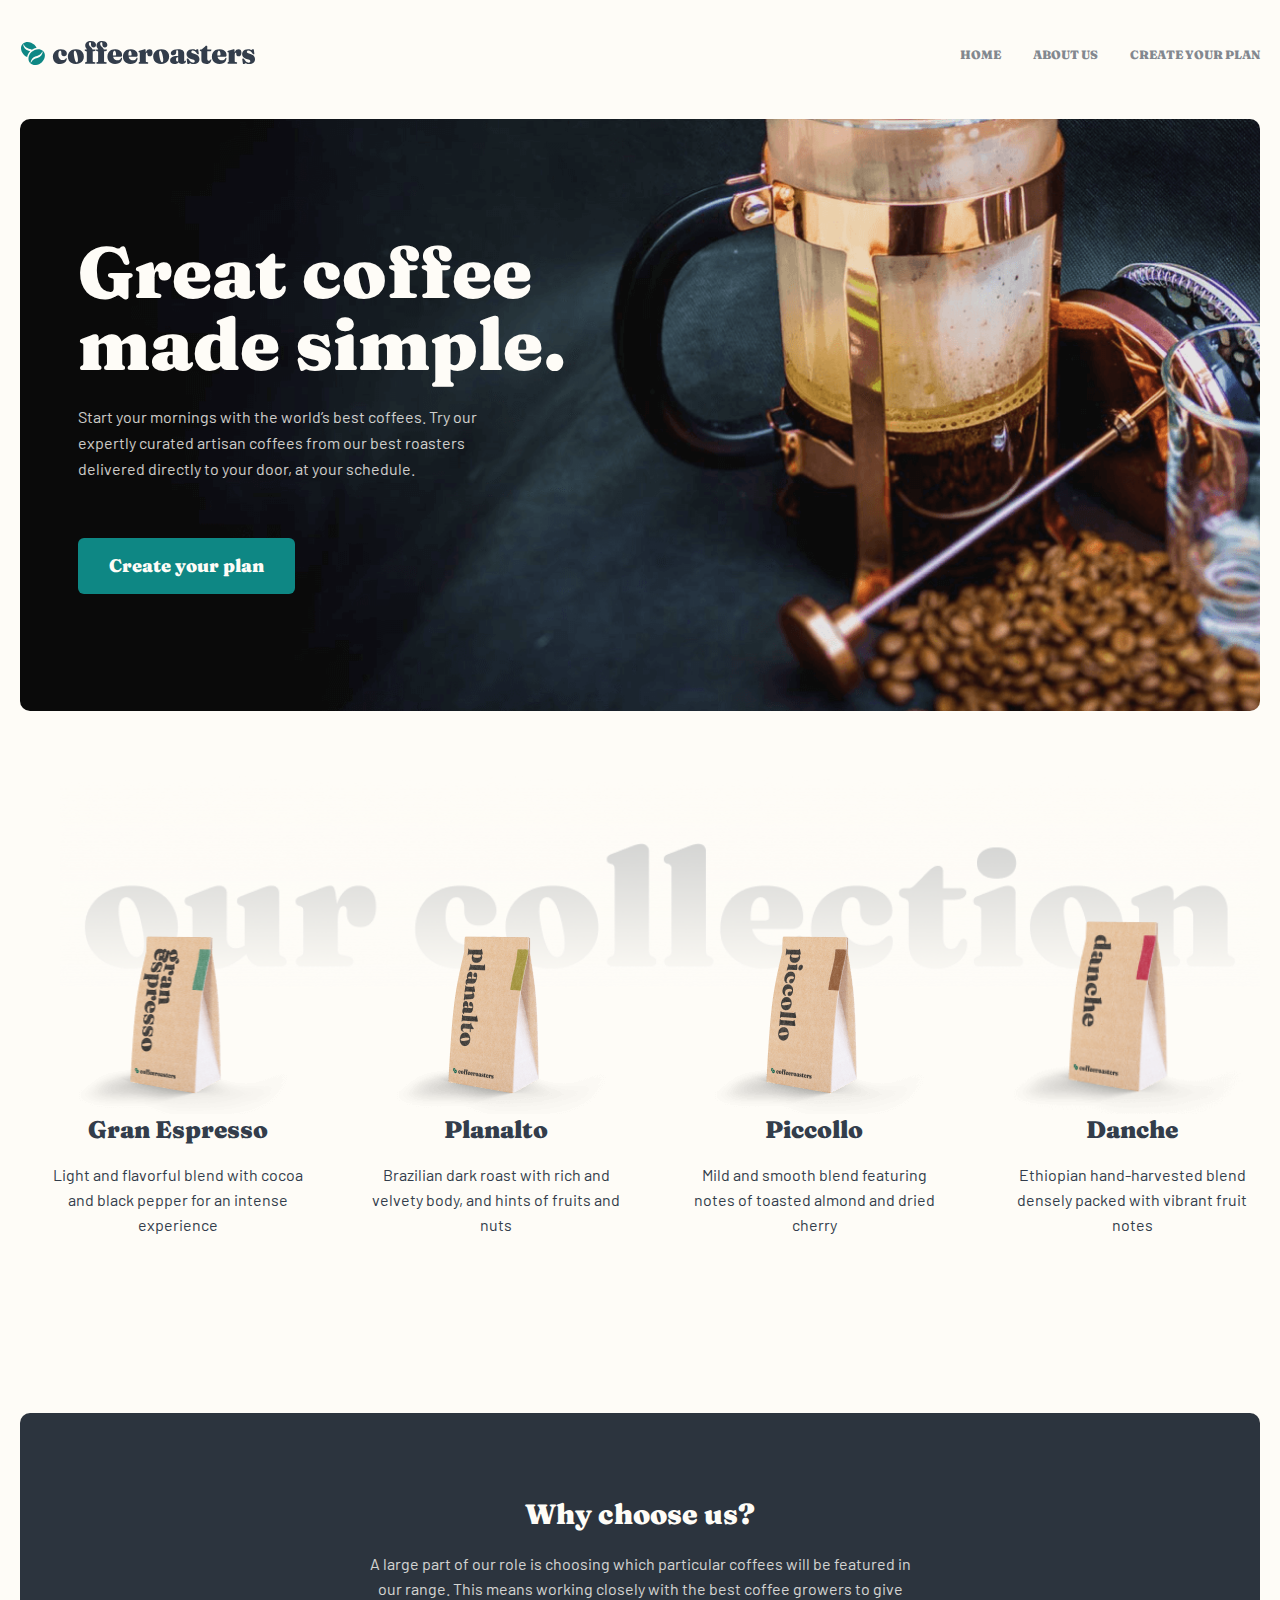
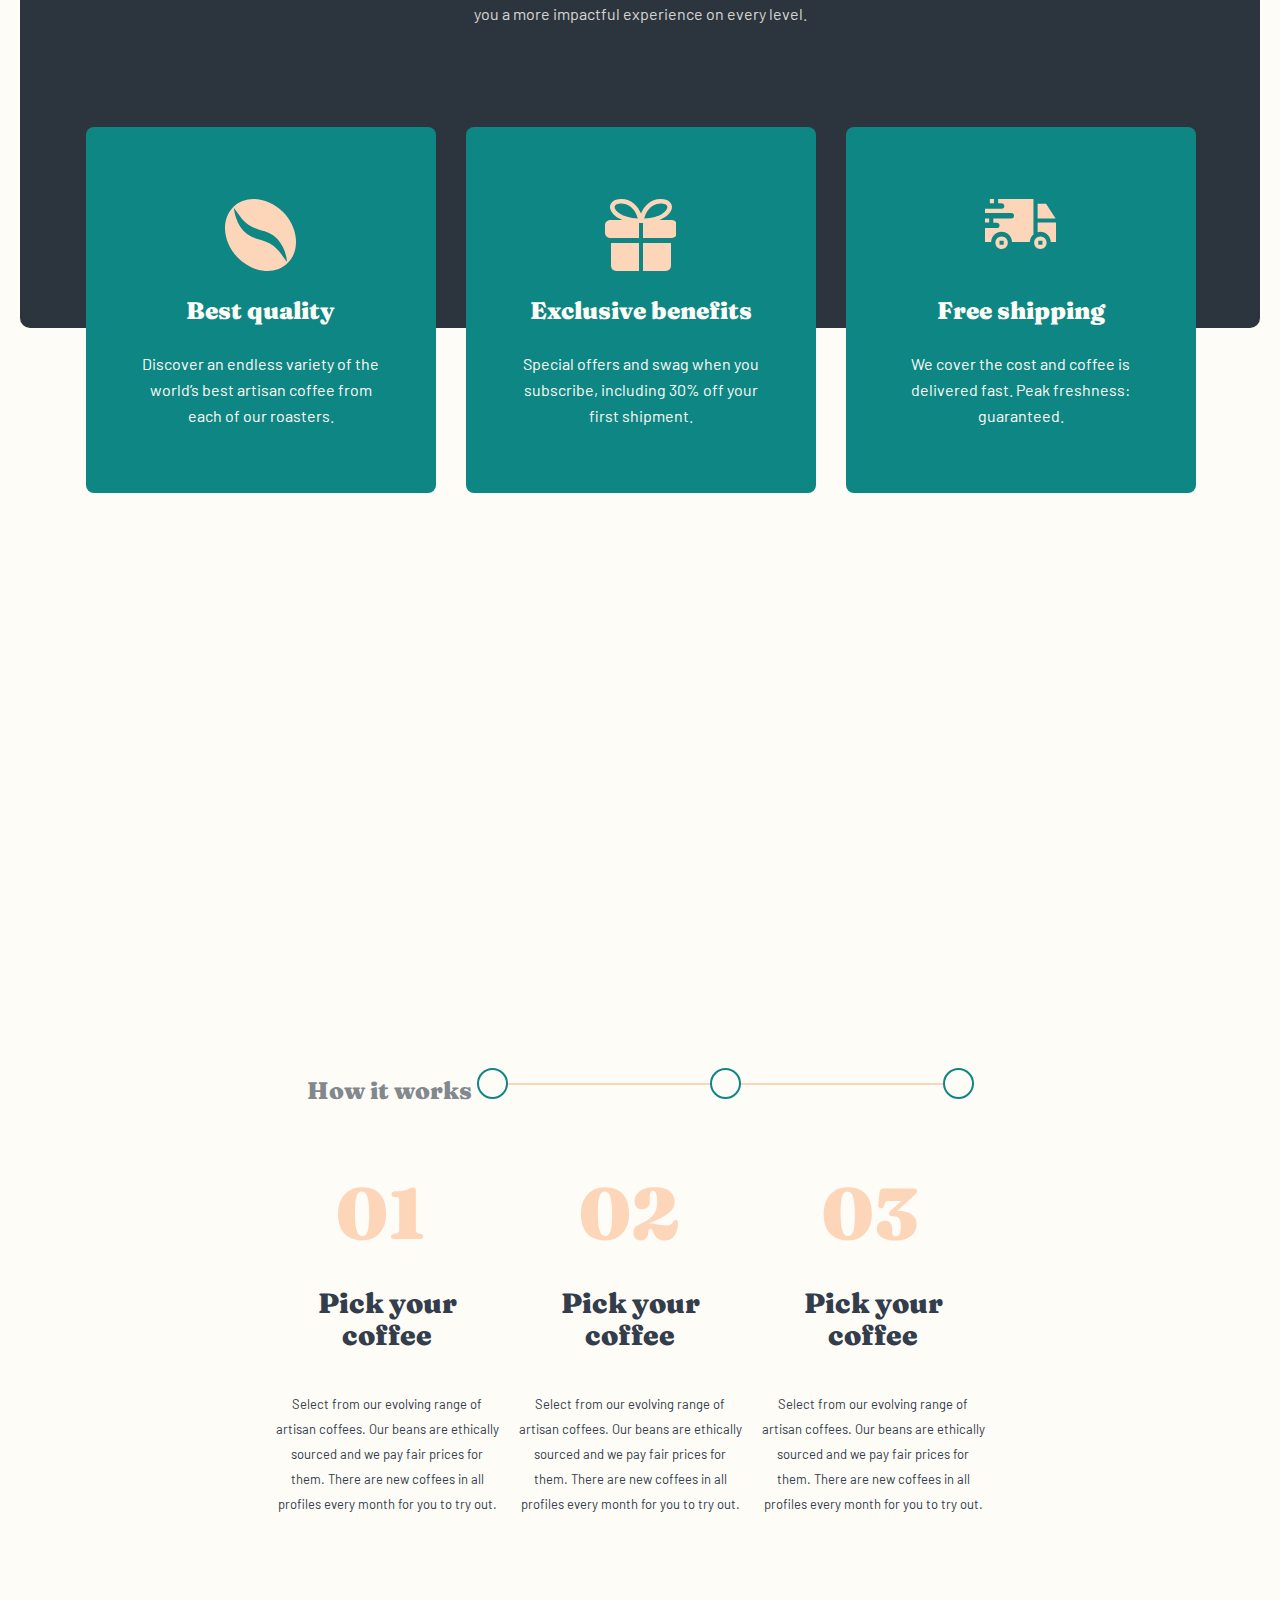
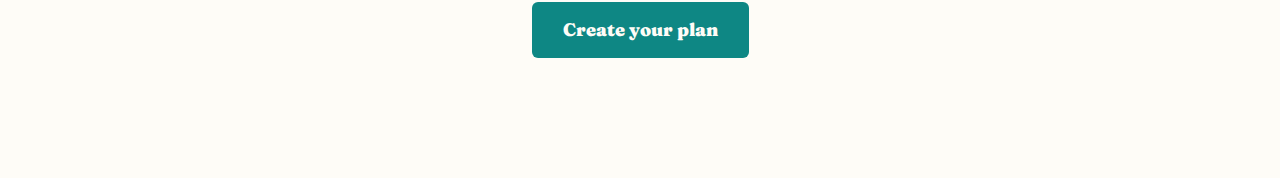
==== commit b325323f: "Initial commit" ====
--- a/index.html
+++ b/index.html
@@ -146,13 +146,14 @@
         </section>
         <!-- Collection section start -->
         
+        <!-- My choose section satrt -->
         <section class="why-choose">
             <div class="container">
                 <div class="why-choose__box">
                     <div class="why-choose__text-box" >
-                    <h2 class="why-choose__title">
-                        Why choose us?
-                    </h2>
+                        <h2 class="why-choose__title">
+                            Why choose us?
+                        </h2>
                         <p class="why-choose__text">
                             A large part of our role is choosing which particular coffees will be featured  in our range. This means working closely with the best coffee growers to give you a more impactful experience on every level.
                         </p>
@@ -192,6 +193,47 @@
                 </div>
             </div>
         </section>
+        <!-- My choose section satrt -->
+        
+        <section class="how-work" >
+            <div class="container">
+                <div class="how-work__box">
+                    <h2 class="how-work__heading">
+                        How it works
+                    </h2>
+                    <ul class="how-work__list">
+                        <li class="how-work__item">
+                            <h3 class="how-work__title">
+                                Pick your coffee
+                            </h3>
+                            <p class="how-work__text">
+                                Select from our evolving range of artisan coffees. Our beans are ethically sourced and we pay fair prices for them. There are new coffees in all profiles every month for you to try out.
+                            </p>
+                        </li>
+                        <li class="how-work__item">
+                            <h3 class="how-work__title">
+                                Pick your coffee
+                            </h3>
+                            <p class="how-work__text">
+                                Select from our evolving range of artisan coffees. Our beans are ethically sourced and we pay fair prices for them. There are new coffees in all profiles every month for you to try out.
+                            </p>
+                        </li>
+                        <li class="how-work__item">
+                            <h3 class="how-work__title">
+                                Pick your coffee
+                            </h3>
+                            <p class="how-work__text">
+                                Select from our evolving range of artisan coffees. Our beans are ethically sourced and we pay fair prices for them. There are new coffees in all profiles every month for you to try out.
+                            </p>
+                        </li>
+                    </ul>
+                    <a class="how-work__link  button-link" href="#">
+                        Create your plan
+                    </a>
+                </div>
+                
+            </div>
+        </section>
     </main>
     <!-- Main finish  -->
     
--- a/css/style.css
+++ b/css/style.css
@@ -635,20 +635,20 @@
     text-align: center;
     color: #FEFCF7;
 }
-@media only screen and (min-width:600px){
+@media only screen and (min-width:500px){
     .why-choose__box{
         padding-bottom: 500px;
     }
     .why-choose__list{
         top: calc(50% - 50px);
-        left: calc(50% - 231px);
+        left: calc(50% - 212px);
     }
     .why-choose__item{
-        max-width: 517px;
+        max-width: 450px;
         padding-top: 41px;
         padding-bottom: 41px;
-        padding-right: 48px;
-        padding-left: 70px;
+        padding-right: 30px;
+        padding-left: 45px;
         flex-direction: row;
         
     }
@@ -669,12 +669,13 @@
     .why-choose__item{
         max-width: 700px;
         padding-right: 126px;
+        padding-left: 89px;
     }
     .why-choose__item::before{
         margin-right: 100px;
     }
     .why-choose__list {
-        top: calc(50% - 150px);
+        top: calc(50% - 40px);
         left: calc(50% - 332px);
     }
     .why-choose__text-more {
@@ -683,7 +684,7 @@
 }
 @media only screen and (min-width:1200px){
     .why-choose__list{
-        top: calc(50% - 51px);
+        top: calc(50% + 40px);
         left: calc(50% - 554px);
         display: flex;
         flex-direction: row;
@@ -704,4 +705,91 @@
         margin-left: 30px;
     }
 }
-/* Why choose section finish */+/* Why choose section finish */
+
+.how-work{
+    margin-top: 700px;
+    padding-bottom: 120px;
+}
+.how-work__box {
+    
+}
+.how-work__heading {
+    font-family: var(--main-font-family);
+    font-weight: 900;
+    font-size: 24px;
+    line-height: 32px;
+    text-align: center;
+    color: #83888F;
+}
+.how-work__list {
+    margin-top: 80px;
+    padding-left: 0;
+    list-style: none;
+}
+.how-work__item {
+    display: flex;
+    flex-direction: column;
+    align-items: center;
+    margin-bottom: 56px;
+}
+.how-work__item::before{
+    background-image: url("../images/01.svg");
+    background-repeat: no-repeat;
+    content: "";
+    display: inline-block;
+    width: 100px;
+    height: 72px;
+}
+.how-work__item:nth-child(2)::before{
+    background-image: url("../images/02.svg");
+}
+.how-work__item:nth-child(3)::before{
+    background-image: url("../images/03.svg");
+}
+.how-work__title {
+    font-family: var(--main-font-family);
+    font-weight: 900;
+    font-size: 28px;
+    line-height: 32px;
+    text-align: center;
+    color: #333D4B;
+}
+.how-work__text {
+    font-family: var(--desc-font-family);
+    font-weight: var(--main-desc-font-weight);
+    font-size: 13px;
+    line-height: 25px;
+    text-align: center;
+    color: #333D4B;
+}
+.how-work__link {
+    display: block;
+    margin-right: auto;
+    margin-left: auto;
+}
+@media only screen and (min-width:600px){
+
+
+    .how-work__list{
+        display: flex;
+        flex-wrap: wrap;
+        justify-content: center;
+        
+
+    }
+    .how-work__heading::after{
+        background-image: url("../images/arqon.svg");
+        background-repeat: no-repeat;
+        content: "";
+        display: inline-block;
+        width: 497px;
+        height: 31px;
+        margin-top: 40px;
+    }
+    .how-work__item {
+        width: 223px;
+        margin-right: 20px;
+    
+    }
+}
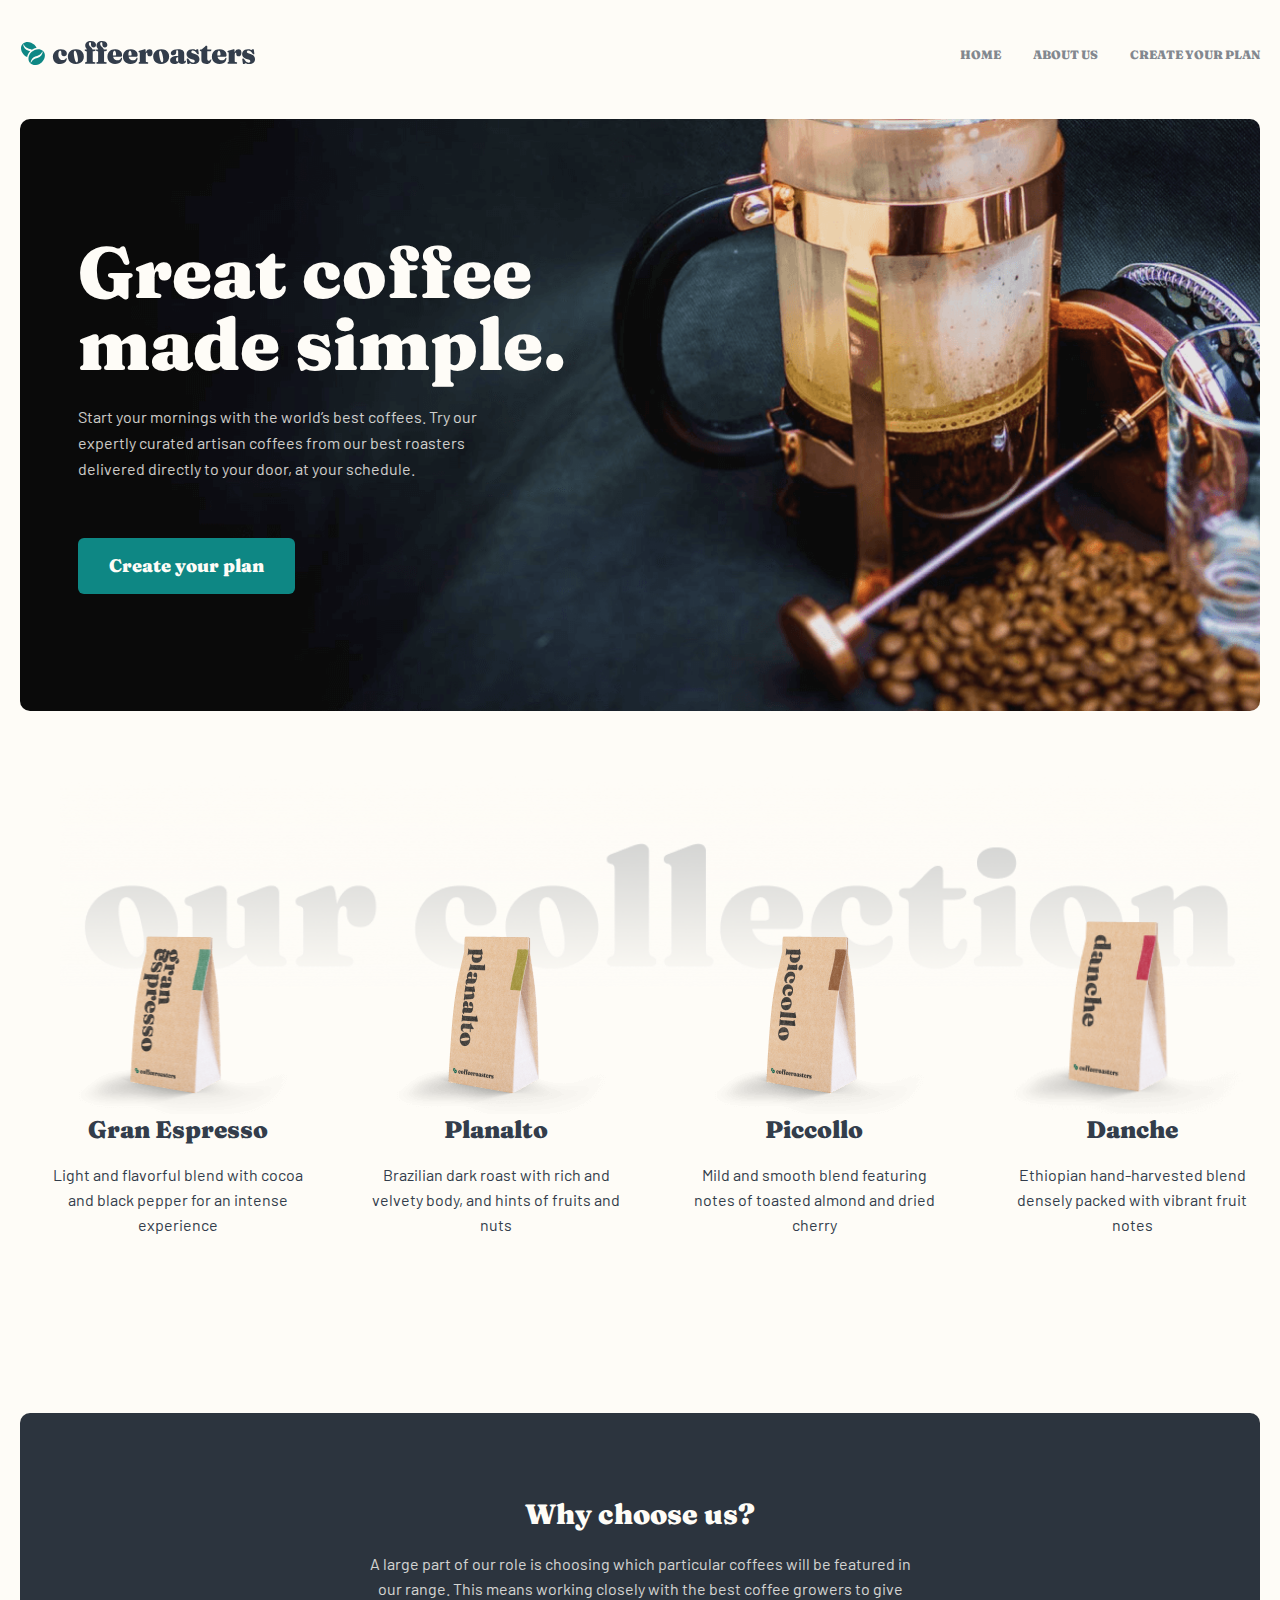
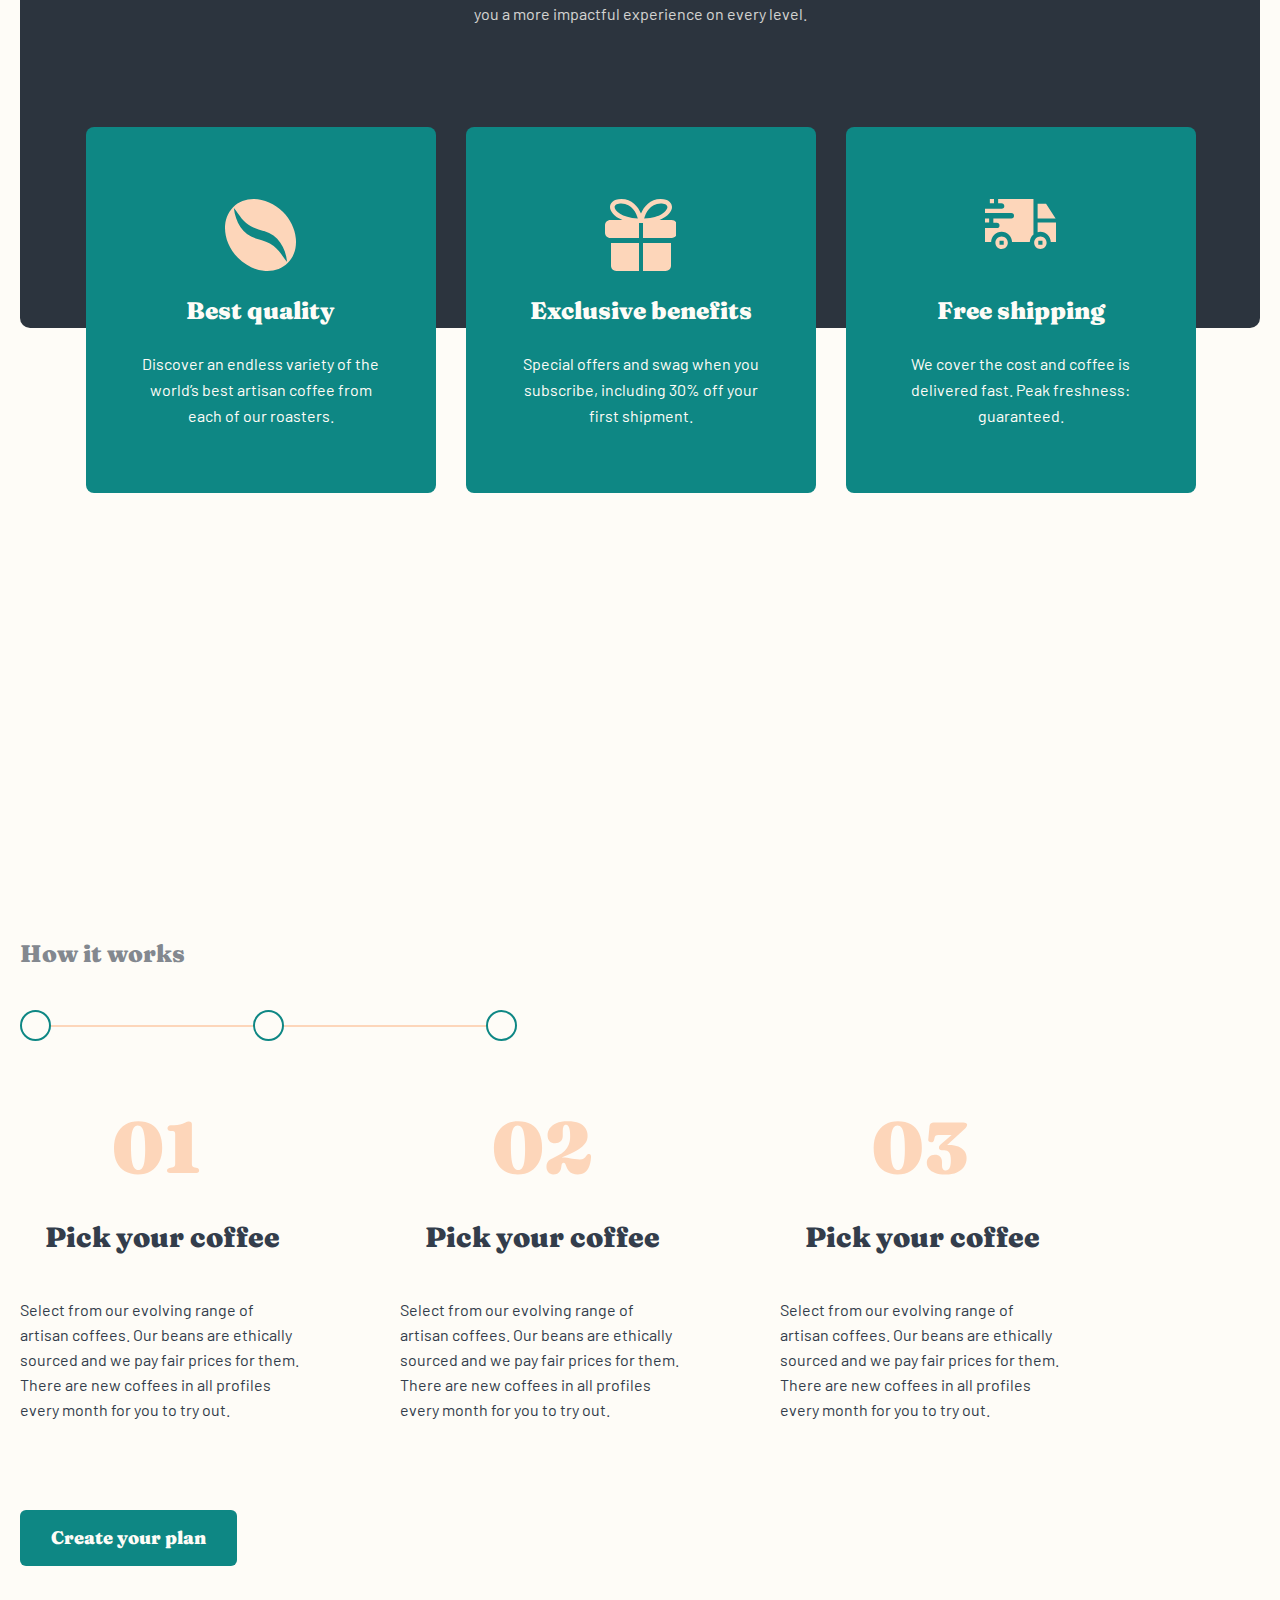
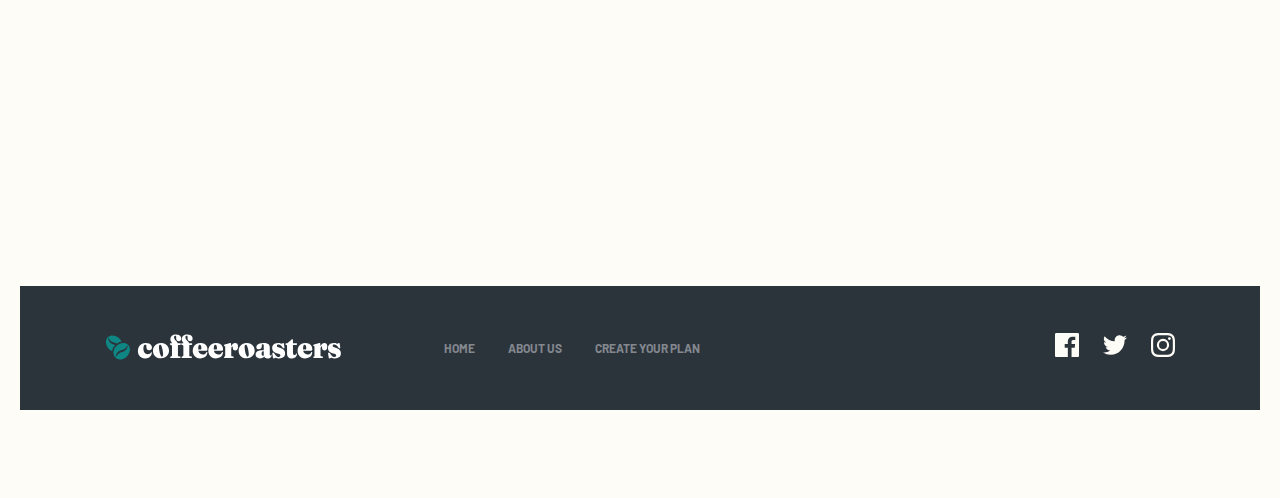
==== commit 66607295: "Home page end" ====
--- a/index.html
+++ b/index.html
@@ -6,10 +6,10 @@
     <meta name="viewport" content="width=device-width, initial-scale=1.0">
     <title>Cofeeroaster</title>
     
-    <link rel="stylesheet" href="./css/normalize.css">
-    <link rel="stylesheet" href="./css/style.css">
-    
-    <!-- <link rel="stylesheet" href="./css/main.min.css"> -->
+    <!-- <link rel="stylesheet" href="./css/normalize.css">
+    <link rel="stylesheet" href="./css/style.css"> -->
+    
+    <link rel="stylesheet" href="./css/main.min.css">
 </head>
 <body>
     
@@ -237,9 +237,54 @@
     </main>
     <!-- Main finish  -->
     
+  
     <!-- Footer start -->
     <footer class="site-footer">
-        
+        <div class="container">
+            <div class="site-footer__inner">
+                <a class="logo logo--white" href="./index.html">
+                    <img class="logo__footer-img" src="./images/Group 5.svg" alt="logo">
+                </a>
+
+                <nav class="site-footer__sitenav">
+                    <ul class="site-footer__nav-list">
+                        <li class="site-footer__nav-item">
+                            <a class="site-footer__nav-link" href="./index.html">
+                                Home
+                            </a>
+                        </li>
+                        <li class="site-footer__nav-item">
+                            <a class="site-footer__nav-link" href="#">
+                                About us
+                            </a>
+                        </li>
+                        <li class="site-footer__nav-item">
+                            <a class="site-footer__nav-link " href="#">
+                                Create your plan
+                            </a>
+                        </li>
+                    </ul>
+                </nav>
+
+                <ul class="site-footer__list">
+                    <li class="site-footer__item">
+                        <a class="site-footer__link" href="#">
+                            <svg width="24" height="24" fill="currentColor" xmlns="http://www.w3.org/2000/svg"><path d="M22.675 0H1.325C.593 0 0 .593 0 1.325v21.351C0 23.407.593 24 1.325 24H12.82v-9.294H9.692v-3.622h3.128V8.413c0-3.1 1.893-4.788 4.659-4.788 1.325 0 2.463.099 2.795.143v3.24l-1.918.001c-1.504 0-1.795.715-1.795 1.763v2.313h3.587l-.467 3.622h-3.12V24h6.116c.73 0 1.323-.593 1.323-1.325V1.325C24 .593 23.407 0 22.675 0Z" fill="currentColor"/></svg>
+                        </a>
+                    </li>
+                    <li class="site-footer__item">
+                        <a class="site-footer__link" href="#">
+                            <svg width="24" height="20" fill="currentColor" xmlns="http://www.w3.org/2000/svg"><path d="M24 2.557a9.83 9.83 0 0 1-2.828.775A4.932 4.932 0 0 0 23.337.608a9.864 9.864 0 0 1-3.127 1.195A4.916 4.916 0 0 0 16.616.248c-3.179 0-5.515 2.966-4.797 6.045A13.978 13.978 0 0 1 1.671 1.149a4.93 4.93 0 0 0 1.523 6.574 4.903 4.903 0 0 1-2.229-.616c-.054 2.281 1.581 4.415 3.949 4.89a4.935 4.935 0 0 1-2.224.084 4.928 4.928 0 0 0 4.6 3.419A9.9 9.9 0 0 1 0 17.54a13.94 13.94 0 0 0 7.548 2.212c9.142 0 14.307-7.721 13.995-14.646A10.025 10.025 0 0 0 24 2.557Z" fill="currentColor"/></svg>
+                        </a>
+                    </li>
+                    <li class="site-footer__item">
+                        <a class="site-footer__link" href="#">
+                            <svg width="24" height="24" fill="currentColor" xmlns="http://www.w3.org/2000/svg"><path fill-rule="evenodd" clip-rule="evenodd" d="M12 0C8.741 0 8.333.014 7.053.072 2.695.272.273 2.69.073 7.052.014 8.333 0 8.741 0 12c0 3.259.014 3.668.072 4.948.2 4.358 2.618 6.78 6.98 6.98C8.333 23.986 8.741 24 12 24c3.259 0 3.668-.014 4.948-.072 4.354-.2 6.782-2.618 6.979-6.98.059-1.28.073-1.689.073-4.948 0-3.259-.014-3.667-.072-4.947-.196-4.354-2.617-6.78-6.979-6.98C15.668.014 15.259 0 12 0Zm0 2.163c3.204 0 3.584.012 4.85.07 3.252.148 4.771 1.691 4.919 4.919.058 1.265.069 1.645.069 4.849 0 3.205-.012 3.584-.069 4.849-.149 3.225-1.664 4.771-4.919 4.919-1.266.058-1.644.07-4.85.07-3.204 0-3.584-.012-4.849-.07-3.26-.149-4.771-1.699-4.919-4.92-.058-1.265-.07-1.644-.07-4.849 0-3.204.013-3.583.07-4.849.149-3.227 1.664-4.771 4.919-4.919 1.266-.057 1.645-.069 4.849-.069ZM5.838 12a6.162 6.162 0 1 1 12.324 0 6.162 6.162 0 0 1-12.324 0ZM12 16a4 4 0 1 1 0-8 4 4 0 0 1 0 8Zm4.965-10.405a1.44 1.44 0 1 1 2.881.001 1.44 1.44 0 0 1-2.881-.001Z" fill="currentColor"/></svg>
+                        </a>
+                    </li>
+                </ul>
+            </div>
+        </div>
     </footer>
     <!-- Footer finish -->
     
--- a/css/style.css
+++ b/css/style.css
@@ -1,3 +1,17 @@
+/*
+* Prefixed by https://autoprefixer.github.io
+* PostCSS: v8.4.14,
+* Autoprefixer: v10.4.7
+* Browsers: last 4 version
+*/
+
+/*
+* Prefixed by https://autoprefixer.github.io
+* PostCSS: v8.4.14,
+* Autoprefixer: v10.4.7
+* Browsers: last 4 version
+*/
+
 /* ROOT */
 :root{
     --main-font-family: "Fraunces", "Times New Roman", serif;
@@ -44,6 +58,7 @@
 }
 
 *{
+    -webkit-box-sizing: border-box;
     box-sizing: border-box;
 }
 
@@ -57,7 +72,12 @@
 }
 
 body{
+    display: -webkit-box;
+    display: -ms-flexbox;
     display: flex;
+    -webkit-box-orient: vertical;
+    -webkit-box-direction: normal;
+    -ms-flex-direction: column;
     flex-direction: column;
     height: 100%;
     margin: 0;
@@ -81,8 +101,14 @@
 }
 
 .site-header__inner {
+    display: -webkit-box;
+    display: -ms-flexbox;
     display: flex;
+    -webkit-box-align: center;
+    -ms-flex-align: center;
     align-items: center;
+    -webkit-box-pack: justify;
+    -ms-flex-pack: justify;
     justify-content: space-between;
     width: 100%;
 }
@@ -103,6 +129,8 @@
     display: none;
     height: 100vh;
     padding-top: 40px;
+    background: -o-linear-gradient(bottom, rgba(254, 252, 247, 0.504981) 0%, #FEFCF7 55.94%);
+    background: -webkit-gradient(linear, left bottom, left top, from(rgba(254, 252, 247, 0.504981)), color-stop(55.94%, #FEFCF7));
     background: linear-gradient(360deg, rgba(254, 252, 247, 0.504981) 0%, #FEFCF7 55.94%);
     
 }
@@ -112,8 +140,15 @@
 
 
 .sitenav__list {
+    display: -webkit-box;
+    display: -ms-flexbox;
     display: flex;
+    -webkit-box-orient: vertical;
+    -webkit-box-direction: normal;
+    -ms-flex-direction: column;
     flex-direction: column;
+    -webkit-box-align: center;
+    -ms-flex-align: center;
     align-items: center;
     list-style: none;
     margin: 0;
@@ -161,11 +196,17 @@
     .sitenav{
         position: static;
         display: block;
+        -webkit-box-orient: horizontal;
+        -webkit-box-direction: normal;
+        -ms-flex-direction: row;
         flex-direction: row;
         padding: 0;
         height: auto;
     }
     .sitenav__list {
+        -webkit-box-orient: horizontal;
+        -webkit-box-direction: normal;
+        -ms-flex-direction: row;
         flex-direction: row;
     }
     .sitenav__item:not(:last-child){
@@ -180,6 +221,8 @@
         text-transform: uppercase;
         text-align: center;
         color: #83888F;
+        -webkit-transition: color 0.3s ease;
+        -o-transition: color 0.3s ease;
         transition: color 0.3s ease;
     }
     
@@ -194,6 +237,8 @@
 
 
 .site-main{
+    -webkit-box-flex: 1;
+    -ms-flex-positive: 1;
     flex-grow: 1;
 }
 
@@ -201,7 +246,11 @@
 } */
 
 .hero-section__inner {
+    display: -webkit-box;
+    display: -ms-flexbox;
     display: flex;
+    -webkit-box-pack: center;
+    -ms-flex-pack: center;
     justify-content: center;
     width: 100%;
     padding-top: 100px;
@@ -214,8 +263,15 @@
 }
 
 .hero-section__textbox{
+    display: -webkit-box;
+    display: -ms-flexbox;
     display: flex;
+    -webkit-box-orient: vertical;
+    -webkit-box-direction: normal;
+    -ms-flex-direction: column;
     flex-direction: column;
+    -webkit-box-align: center;
+    -ms-flex-align: center;
     align-items: center;
     max-width: 279px;
     width: 100%;
@@ -261,6 +317,8 @@
     color: var(--main-text-color);
     background-color: var(--main-bg-color);
     border-radius: 6px;
+    -webkit-transition: background-color 0.3s ease;
+    -o-transition: background-color 0.3s ease;
     transition: background-color 0.3s ease;
 }
 .button-link:hover {
@@ -272,9 +330,10 @@
 
 @media
 only screen and (-webkit-min-device-pixel-ratio: 2),
-only screen and (   min--moz-device-pixel-ratio: 2),
 only screen and (     -o-min-device-pixel-ratio: 2/1),
 only screen and (        min-device-pixel-ratio: 2),
+only screen and (                -webkit-min-device-pixel-ratio: 2),
+only screen and (                -o-min-device-pixel-ratio: 2/1),
 only screen and (                min-resolution: 192dpi),
 only screen and (                min-resolution: 2dppx) {
     .hero-section__inner{
@@ -287,6 +346,8 @@
     } */
     
     .hero-section__inner{
+        -webkit-box-pack: start;
+        -ms-flex-pack: start;
         justify-content: start; 
         padding-top: 104px;
         padding-bottom: 104px;
@@ -296,6 +357,8 @@
     
     .hero-section__textbox{
         max-width: 398px;
+        -webkit-box-align: start;
+        -ms-flex-align: start;
         align-items: start;
     }
     
@@ -315,9 +378,10 @@
     
     @media
     only screen and (-webkit-min-device-pixel-ratio: 2),
-    only screen and (   min--moz-device-pixel-ratio: 2),
     only screen and (     -o-min-device-pixel-ratio: 2/1),
     only screen and (        min-device-pixel-ratio: 2),
+    only screen and (                -webkit-min-device-pixel-ratio: 2),
+    only screen and (                -o-min-device-pixel-ratio: 2/1),
     only screen and (                min-resolution: 192dpi),
     only screen and (                min-resolution: 2dppx) {
         .hero-section__inner{
@@ -339,6 +403,8 @@
     
     .hero-section__textbox{
         max-width: 493px;
+        -webkit-box-align: start;
+        -ms-flex-align: start;
         align-items: start;
     }
     
@@ -359,9 +425,10 @@
     
     @media
     only screen and (-webkit-min-device-pixel-ratio: 2),
-    only screen and (   min--moz-device-pixel-ratio: 2),
     only screen and (     -o-min-device-pixel-ratio: 2/1),
     only screen and (        min-device-pixel-ratio: 2),
+    only screen and (                -webkit-min-device-pixel-ratio: 2),
+    only screen and (                -o-min-device-pixel-ratio: 2/1),
     only screen and (                min-resolution: 192dpi),
     only screen and (                min-resolution: 2dppx) {
         .hero-section__inner{
@@ -382,13 +449,27 @@
 .collection__list{
     padding-left: 0;
     list-style: none;
+    display: -webkit-box;
+    display: -ms-flexbox;
     display: flex;
+    -webkit-box-orient: vertical;
+    -webkit-box-direction: normal;
+    -ms-flex-direction: column;
     flex-direction: column;
+    -webkit-box-align: center;
+    -ms-flex-align: center;
     align-items: center;
 }
 .collection__item{
+    display: -webkit-box;
+    display: -ms-flexbox;
     display: flex;
+    -webkit-box-orient: vertical;
+    -webkit-box-direction: normal;
+    -ms-flex-direction: column;
     flex-direction: column;
+    -webkit-box-align: center;
+    -ms-flex-align: center;
     align-items: center;
     margin-bottom: 0;
 }
@@ -415,11 +496,18 @@
 
 @media only screen and (min-width:600px){
     .collection__list{
+        -ms-flex-wrap: wrap;
         flex-wrap: wrap;
+        -webkit-box-orient: horizontal;
+        -webkit-box-direction: normal;
+        -ms-flex-direction: row;
         flex-direction: row;
         margin-left: 40px;
     }
     .collection__item{
+        -webkit-box-orient: horizontal;
+        -webkit-box-direction: normal;
+        -ms-flex-direction: row;
         flex-direction: row;
         margin-bottom: 20px;
     }
@@ -429,8 +517,13 @@
 }
 @media only screen and (min-width:730px){
     .collection__list{
+        -webkit-box-orient: horizontal;
+        -webkit-box-direction: normal;
+        -ms-flex-direction: row;
         flex-direction: row;
         margin-right: auto;
+        -webkit-box-align: center;
+        -ms-flex-align: center;
         align-items: center;
         margin-bottom: 0;
         margin-left: 30px;
@@ -458,8 +551,13 @@
 }
 @media only screen and (min-width:850px){
     .collection__list{
+        -webkit-box-orient: horizontal;
+        -webkit-box-direction: normal;
+        -ms-flex-direction: row;
         flex-direction: row;
         margin-bottom: 0;
+        -webkit-box-pack: justify;
+        -ms-flex-pack: justify;
         justify-content: space-between;
         text-align: center;
         
@@ -475,6 +573,9 @@
         text-align: center;
     }
     .collection__item{
+        -webkit-box-orient: vertical;
+        -webkit-box-direction: normal;
+        -ms-flex-direction: column;
         flex-direction: column;
         margin-bottom: 20px;
     }
@@ -491,11 +592,19 @@
         background-size: 850px 125px;
     }
     .collection__list{
+        -webkit-box-orient: horizontal;
+        -webkit-box-direction: normal;
+        -ms-flex-direction: row;
         flex-direction: row;
+        -webkit-box-pack: space-evenly;
+        -ms-flex-pack: space-evenly;
         justify-content: space-evenly;
         margin-top: 90px;
     }
     .collection__item{
+        -webkit-box-orient: horizontal;
+        -webkit-box-direction: normal;
+        -ms-flex-direction: row;
         flex-direction: row;
         margin-bottom: 40px;
     }
@@ -518,12 +627,21 @@
         
     }
     .collection__list{
+        -ms-flex-wrap: nowrap;
         flex-wrap: nowrap;
+        -webkit-box-orient: horizontal;
+        -webkit-box-direction: normal;
+        -ms-flex-direction: row;
         flex-direction: row;
+        -webkit-box-pack: justify;
+        -ms-flex-pack: justify;
         justify-content: space-between;
         margin-top: 90px;
     }
     .collection__item{
+        -webkit-box-orient: vertical;
+        -webkit-box-direction: normal;
+        -ms-flex-direction: column;
         flex-direction: column;
         margin-bottom: 40px;
     }
@@ -595,11 +713,18 @@
     background-color: #0e8784;
     border-radius: 8px;
     margin-bottom: 24px;
+    display: -webkit-box;
+    display: -ms-flexbox;
     display: flex;
+    -webkit-box-orient: vertical;
+    -webkit-box-direction: normal;
+    -ms-flex-direction: column;
     flex-direction: column;
     margin-right: auto;
     margin-left: auto;
     padding: 72px 12px 48px 12px;
+    -webkit-box-align: center;
+    -ms-flex-align: center;
     align-items: center;
 }
 .why-choose__item::before{
@@ -649,6 +774,9 @@
         padding-bottom: 41px;
         padding-right: 30px;
         padding-left: 45px;
+        -webkit-box-orient: horizontal;
+        -webkit-box-direction: normal;
+        -ms-flex-direction: row;
         flex-direction: row;
         
     }
@@ -686,13 +814,21 @@
     .why-choose__list{
         top: calc(50% + 40px);
         left: calc(50% - 554px);
+        display: -webkit-box;
+        display: -ms-flexbox;
         display: flex;
+        -webkit-box-orient: horizontal;
+        -webkit-box-direction: normal;
+        -ms-flex-direction: row;
         flex-direction: row;
     }
     .why-choose__box{
         padding-bottom: 286px;
     }
     .why-choose__item{
+        -webkit-box-orient: vertical;
+        -webkit-box-direction: normal;
+        -ms-flex-direction: column;
         flex-direction: column;
         max-width: 350px;
         padding:72px 48px 48px 47px;
@@ -708,7 +844,7 @@
 /* Why choose section finish */
 
 .how-work{
-    margin-top: 700px;
+    margin-top: 610px;
     padding-bottom: 120px;
 }
 .how-work__box {
@@ -728,8 +864,15 @@
     list-style: none;
 }
 .how-work__item {
+    display: -webkit-box;
+    display: -ms-flexbox;
     display: flex;
+    -webkit-box-orient: vertical;
+    -webkit-box-direction: normal;
+    -ms-flex-direction: column;
     flex-direction: column;
+    -webkit-box-align: center;
+    -ms-flex-align: center;
     align-items: center;
     margin-bottom: 56px;
 }
@@ -768,15 +911,22 @@
     margin-right: auto;
     margin-left: auto;
 }
-@media only screen and (min-width:600px){
-
-
+@media only screen and (min-width:550px){
+    
+    .how-work__box{
+        margin-top: 50px;
+    }
     .how-work__list{
+        display: -webkit-box;
+        display: -ms-flexbox;
         display: flex;
+        -ms-flex-wrap: wrap;
         flex-wrap: wrap;
-        justify-content: center;
+        -webkit-box-pack: justify;
+        -ms-flex-pack: justify;
+        justify-content: space-between;
         
-
+        
     }
     .how-work__heading::after{
         background-image: url("../images/arqon.svg");
@@ -788,8 +938,225 @@
         margin-top: 40px;
     }
     .how-work__item {
-        width: 223px;
+        max-width: 223px;
         margin-right: 20px;
-    
-    }
-}
+        
+    }
+    .how-work__item:nth-child(3){
+        margin-right: auto;
+        margin-left: auto;
+    }
+}
+@media only screen and (min-width:706px){
+    .how-work__heading::after{
+        display: block;
+        margin-right: auto;
+        margin-left: auto;
+    }
+}
+@media only screen and (min-width:950px){
+    .how-work__item:nth-child(3){
+        margin-right: 0;
+        margin-left: 0;
+    }
+    .how-work__item{
+        max-width: 285px;
+        text-align: start;
+        margin-right: 95px;
+    }
+    .how-work__text{
+        text-align: start;
+        font-size: 16px;
+    }
+    .how-work__heading{
+        text-align: start;
+    }
+    .how-work__heading::after{
+        margin-left: 0;
+        margin-right: 0;
+    }
+    .how-work__link{
+        margin-right: 0;
+        margin-left: 0;
+    }
+    .how-work__box{
+        margin-top: 100px;
+    }
+    .how-work__list{
+        -ms-flex-wrap: nowrap;
+        flex-wrap: nowrap;
+        -webkit-box-pack: start;
+        -ms-flex-pack: start;
+        justify-content: flex-start;
+    }
+    
+}
+
+
+.site-footer {
+    padding-top: 120px;
+    padding-bottom: 72px;
+}
+
+.site-footer__inner {
+    display: -webkit-box;
+    display: -ms-flexbox;
+    display: flex;
+    -webkit-box-orient: vertical;
+    -webkit-box-direction: normal;
+    -ms-flex-direction: column;
+    flex-direction: column;
+    -webkit-box-align: center;
+    -ms-flex-align: center;
+    align-items: center;
+    padding-top: 54px;
+    padding-bottom: 54px;
+    background-color: #2c343b;
+}
+
+
+.logo__footer-img{
+    width: 217.85px;
+    height: 24px;
+}
+
+.site-footer__sitenav {
+    margin-top: 48px;
+    margin-bottom: 49px;
+}
+
+.site-footer__nav-list {
+    display: -webkit-box;
+    display: -ms-flexbox;
+    display: flex;
+    -webkit-box-orient: vertical;
+    -webkit-box-direction: normal;
+    -ms-flex-direction: column;
+    flex-direction: column;
+    -webkit-box-align: center;
+    -ms-flex-align: center;
+    align-items: center;
+    margin-top: 0;
+    margin-bottom: 0;
+    padding-left: 0;
+    list-style: none;
+}
+
+.site-footer__nav-item {
+    margin-bottom: 24px;
+}
+.site-footer__nav-item:last-child {
+    margin-bottom: 0px;
+}
+
+.site-footer__nav-link {
+    font-family: var(--desc-font-family);
+    font-weight: var(--main-nav-font-weight);
+    font-size: 12px;
+    line-height: 15px;
+    text-decoration: none;    
+    text-transform: uppercase;
+    
+    color: var(--main-nav-text-color);
+    -webkit-transition: color 0.3s ease;
+    -o-transition: color 0.3s ease;
+    transition: color 0.3s ease;
+}
+.site-footer__nav-link:hover {
+    color: var(--main-text-color);
+}
+
+.site-footer__list {
+    display: -webkit-box;
+    display: -ms-flexbox;
+    display: flex;
+    -webkit-box-align: center;
+    -ms-flex-align: center;
+    align-items: center;
+    margin-top: 0;
+    margin-bottom: 0;
+    padding-left: 0;
+    list-style: none;
+}
+
+.site-footer__item {
+    margin-right: 24px;
+}
+.site-footer__item:last-child {
+    margin-right: 0px;
+}
+
+.site-footer__link{
+    color: var(--main-body-bg-color);
+    -webkit-transition: color 0.3s ease;
+    -o-transition: color 0.3s ease;
+    transition: color 0.3s ease;
+}
+.site-footer__link:hover{
+    color: #fdd6ba;
+}
+
+@media only screen and (min-width:400px){
+    .site-footer {
+        padding-top: 144px;
+        padding-bottom: 72px;
+    }
+    
+    /* .site-footer__inner {
+    } */
+    
+    .logo__footer-img{
+        width: 236px;
+        height: 26px;
+    }
+    
+    .site-footer__sitenav {
+        margin-top: 32px;
+        margin-bottom: 65px;
+    }
+    
+    .site-footer__nav-list {
+        -webkit-box-orient: horizontal;
+        -webkit-box-direction: normal;
+        -ms-flex-direction: row ;
+        flex-direction: row ;
+    }
+    
+    .site-footer__nav-item {
+        margin-bottom: 0;
+        margin-right: 33px;
+    }
+    .site-footer__nav-item:last-child {
+        margin-right: 0px;
+    }
+    
+    /* .site-footer__nav-link {
+    } */
+}
+
+@media only screen and (min-width:995px){
+    .site-footer {
+        padding-top: 200px;
+        padding-bottom: 88px;
+    }
+    
+    .site-footer__inner {
+        -webkit-box-orient: horizontal;
+        -webkit-box-direction: normal;
+        -ms-flex-direction: row;
+        flex-direction: row;
+        padding-top: 47px;
+        padding-bottom: 49px;
+        padding-right: 85px;
+        padding-left: 85px;
+    }
+    
+    
+    .site-footer__sitenav {
+        margin-top: 0;
+        margin-right: auto;
+        margin-bottom: 0;
+        margin-left: 103px;
+    }
+    
+}--- a/css/main.min.css
+++ b/css/main.min.css
@@ -1,2 +1,19 @@
 button,hr,input{overflow:visible}progress,sub,sup{vertical-align:baseline}[type=checkbox],[type=radio],legend{box-sizing:border-box;padding:0}html{line-height:1.15;-webkit-text-size-adjust:100%}body{margin:0}details,main{display:block}h1{font-size:2em;margin:.67em 0}hr{box-sizing:content-box;height:0}code,kbd,pre,samp{font-family:monospace,monospace;font-size:1em}a{background-color:transparent}abbr[title]{border-bottom:none;text-decoration:underline;text-decoration:underline dotted}b,strong{font-weight:bolder}small{font-size:80%}sub,sup{font-size:75%;line-height:0;position:relative}sub{bottom:-.25em}sup{top:-.5em}img{border-style:none}button,input,optgroup,select,textarea{font-family:inherit;font-size:100%;line-height:1.15;margin:0}button,select{text-transform:none}[type=button],[type=reset],[type=submit],button{-webkit-appearance:button}[type=button]::-moz-focus-inner,[type=reset]::-moz-focus-inner,[type=submit]::-moz-focus-inner,button::-moz-focus-inner{border-style:none;padding:0}[type=button]:-moz-focusring,[type=reset]:-moz-focusring,[type=submit]:-moz-focusring,button:-moz-focusring{outline:ButtonText dotted 1px}fieldset{padding:.35em .75em .625em}legend{color:inherit;display:table;max-width:100%;white-space:normal}textarea{overflow:auto}[type=number]::-webkit-inner-spin-button,[type=number]::-webkit-outer-spin-button{height:auto}[type=search]{-webkit-appearance:textfield;outline-offset:-2px}[type=search]::-webkit-search-decoration{-webkit-appearance:none}::-webkit-file-upload-button{-webkit-appearance:button;font:inherit}summary{display:list-item}[hidden],template{display:none}
-body,html{height:100%}.hero-section__inner,.site-header__burger{background-repeat:no-repeat;background-position:center}:root{--main-font-family:"Fraunces","Times New Roman",serif;--desc-font-family:"Barlow","Arial",sans-serif;--main-font-weight:900;--main-desc-font-weight:400;--main-nav-font-weight:700;--main-body-bg-color:#fefcf7;--main-text-color:#fefcf7;--main-nav-text-color:#83888f;--main-desc-color:#333d4b;--main-bg-color:#0e8784}@font-face{font-family:Barlow;font-style:normal;font-weight:400;font-display:swap;src:url("../fonts/barlow-v12-latin-regular.woff2") format("woff2"),url("../fonts/barlow-v12-latin-regular.woff") format("woff")}@font-face{font-family:Barlow;font-style:normal;font-weight:700;font-display:swap;src:url("../fonts/barlow-v12-latin-700.woff2") format("woff2"),url("../fonts/barlow-v12-latin-700.woff") format("woff")}@font-face{font-family:Fraunces;font-style:normal;font-weight:900;font-display:swap;src:url("../fonts/fraunces-v23-latin-900.woff2") format("woff2"),url("../fonts/fraunces-v23-latin-900.woff") format("woff")}*{box-sizing:border-box}img{display:block;height:auto}body{display:flex;flex-direction:column;margin:0;font-family:var(--main-font-family);font-weight:var(--main-font-weight);background-color:var(--main-body-bg-color)}.container{max-width:1320px;width:100%;margin:0 auto;padding:0 20px}.site-header{padding-top:32px;padding-bottom:40px}.site-header__inner{display:flex;align-items:center;justify-content:space-between;width:100%}.logo__img{width:163px;height:18px}.sitenav{display:none}.sitenav__lsit{display:flex;align-items:center;list-style:none;margin:0;padding:0}.sitenav__item{margin-right:33px}.sitenav__item:last-child{margin-right:0}.sitenav__link{font-weight:var(--main-nav-font-weight);font-size:12px;line-height:15px;text-decoration:none;text-transform:uppercase;color:var(--main-nav-text-color);transition:color .3s}.sitenav__link:hover{color:#333d4b}.site-header__burger{width:16px;height:15px;background-color:transparent;background-image:url("../images/burger-img.svg");border:none}@media only screen and (min-width:650px){.site-header{padding-top:40px;padding-bottom:53px}.logo__img{width:236px;height:26px}.sitenav{display:block}.site-header__burger{display:none}}.site-main{flex-grow:1}.hero-section__inner{display:flex;justify-content:center;width:100%;padding-top:100px;padding-bottom:99px;background-image:url("../images/hero-home-bg-m.png");background-size:cover}.hero-section__textbox{display:flex;flex-direction:column;align-items:center;max-width:279px;width:100%}.hero-section__text{margin-top:0;margin-bottom:24px;font-size:40px;line-height:40px;text-align:center;color:var(--main-text-color)}.button-link,.hero-section__desc{line-height:25px;text-align:center;color:var(--main-text-color)}.hero-section__descbox{width:100%;margin-bottom:39px}.hero-section__desc{margin:0;font-family:var(--desc-font-family);font-weight:400;font-size:15px;mix-blend-mode:normal;opacity:.8}.button-link{display:inline-block;max-width:217px;width:100%;padding-top:15px;padding-bottom:16px;font-size:18px;text-decoration:none;background-color:var(--main-bg-color);border-radius:6px;transition:background-color .3s}.button-link:hover{background-color:#66d2cf}.button-link:active{background-color:#e2dedb}@media only screen and (-webkit-min-device-pixel-ratio:2),only screen and (min--moz-device-pixel-ratio:2),only screen and (-o-min-device-pixel-ratio:2/1),only screen and (min-device-pixel-ratio:2),only screen and (min-resolution:192dpi),only screen and (min-resolution:2dppx){.hero-section__inner{background-image:url("../images/hero-home-bg-m@2x.png")}}@media only screen and (min-width:400px){.hero-section__inner{justify-content:start;padding-top:104px;padding-bottom:104px;padding-left:58px;background-image:url("../images/hero-home-bg-t.png")}.hero-section__textbox{max-width:398px;align-items:start}.hero-section__text{font-size:40px;line-height:40px;text-align:start}.hero-section__descbox{margin-bottom:40px}.hero-section__desc{text-align:start}@media only screen and (-webkit-min-device-pixel-ratio:2),only screen and (min--moz-device-pixel-ratio:2),only screen and (-o-min-device-pixel-ratio:2/1),only screen and (min-device-pixel-ratio:2),only screen and (min-resolution:192dpi),only screen and (min-resolution:2dppx){.hero-section__inner{background-image:url("../images/hero-home-bg-t@2x.png")}}}@media only screen and (min-width:820px){.hero-section__inner{padding-top:117px;padding-bottom:117px;padding-left:58px;background-image:url("../images/hero-home-bg.png")}.hero-section__textbox{max-width:493px;align-items:start}.hero-section__text{font-size:72px;line-height:72px}.hero-section__descbox{max-width:444px;margin-bottom:56px}.hero-section__desc{font-size:16px;line-height:26px}@media only screen and (-webkit-min-device-pixel-ratio:2),only screen and (min--moz-device-pixel-ratio:2),only screen and (-o-min-device-pixel-ratio:2/1),only screen and (min-device-pixel-ratio:2),only screen and (min-resolution:192dpi),only screen and (min-resolution:2dppx){.hero-section__inner{background-image:url("../images/hero-home-bg@2x.png")}}}+:root{--main-font-family:"Fraunces","Times New Roman",serif;--desc-font-family:"Barlow","Arial",sans-serif;--main-font-weight:900;--main-desc-font-weight:400;--main-nav-font-weight:700;--main-body-bg-color:#fefcf7;--main-text-color:#fefcf7;--main-nav-text-color:#83888f;--main-desc-color:#333d4b;--main-bg-color:#0e8784}@font-face{font-family:"Barlow";font-style:normal;font-weight:400;font-display:swap;src:url("../fonts/barlow-v12-latin-regular.woff2") format("woff2"),url("../fonts/barlow-v12-latin-regular.woff") format("woff")}@font-face{font-family:"Barlow";font-style:normal;font-weight:700;font-display:swap;src:url("../fonts/barlow-v12-latin-700.woff2") format("woff2"),url("../fonts/barlow-v12-latin-700.woff") format("woff")}@font-face{font-family:"Fraunces";font-style:normal;font-weight:900;font-display:swap;src:url("../fonts/fraunces-v23-latin-900.woff2") format("woff2"),url("../fonts/fraunces-v23-latin-900.woff") format("woff")}*{-webkit-box-sizing:border-box;box-sizing:border-box}html{height:100%}img{display:block;height:auto}
+body{display:-webkit-box;display:-ms-flexbox;display:flex;-webkit-box-orient:vertical;-webkit-box-direction:normal;-ms-flex-direction:column;flex-direction:column;height:100%;margin:0;font-family:var(--main-font-family);font-weight:var(--main-font-weight);background-color:var(--main-body-bg-color)}.container{max-width:1320px;width:100%;margin:0 auto;padding:0 20px}.site-header{position:relative;padding-top:32px;padding-bottom:40px}.site-header__inner{display:-webkit-box;display:-ms-flexbox;display:flex;-webkit-box-align:center;-ms-flex-align:center;align-items:center;-webkit-box-pack:justify;-ms-flex-pack:justify;justify-content:space-between;width:100%}.logo__img{width:163px;height:18px}.sitenav{position:absolute;top:89px;left:0;right:0;display:none;height:100vh;padding-top:40px;background:-o-linear-gradient(bottom,rgba(254,252,247,.504981) 0%,#fefcf7 55.94%);background:-webkit-gradient(linear,left bottom,left top,from(rgba(254,252,247,.504981)),color-stop(55.94%,#fefcf7));background:linear-gradient(360deg,rgba(254,252,247,.504981) 0%,#fefcf7 55.94%)}
+.sitenav-open .sitenav{display:block}.sitenav__list{display:-webkit-box;display:-ms-flexbox;display:flex;-webkit-box-orient:vertical;-webkit-box-direction:normal;-ms-flex-direction:column;flex-direction:column;-webkit-box-align:center;-ms-flex-align:center;align-items:center;list-style:none;margin:0;padding:0;text-align:center}.sitenav__item:not(:last-child){margin-bottom:32px}.sitenav__link{font-weight:900;font-size:24px;line-height:32px;text-transform:capitalize;text-align:center;color:#333d4b;text-decoration:none}.site-header__burger{width:16px;height:15px;background-color:transparent;background-image:url("../images/burger-img.svg");background-repeat:no-repeat;background-position:center;border:none}.sitenav-open .site-header__burger{background-image:url("../images/reset.svg")}@media only screen and (min-width:650px){.site-header{padding-top:40px;padding-bottom:53px}.logo__img{width:236px;height:26px}.sitenav{position:static;display:block;-webkit-box-orient:horizontal;-webkit-box-direction:normal;-ms-flex-direction:row;flex-direction:row;padding:0;height:auto}
+.sitenav__list{-webkit-box-orient:horizontal;-webkit-box-direction:normal;-ms-flex-direction:row;flex-direction:row}.sitenav__item:not(:last-child){margin-right:32px;margin-bottom:0}.sitenav__link{font-weight:700;font-size:12px;line-height:15px;text-transform:uppercase;text-align:center;color:#83888f;-webkit-transition:color .3s ease;-o-transition:color .3s ease;transition:color .3s ease}.site-header__burger{display:none}.sitenav__link:hover{color:#333d4b;opacity:.6}}.site-main{-webkit-box-flex:1;-ms-flex-positive:1;flex-grow:1}.hero-section__inner{display:-webkit-box;display:-ms-flexbox;display:flex;-webkit-box-pack:center;-ms-flex-pack:center;justify-content:center;width:100%;padding-top:100px;padding-bottom:99px;background-image:url("../images/hero-home-bg-m.png");background-repeat:no-repeat;background-position:center;background-size:cover;border-radius:10px}.hero-section__textbox{display:-webkit-box;display:-ms-flexbox;display:flex;-webkit-box-orient:vertical;-webkit-box-direction:normal;-ms-flex-direction:column;flex-direction:column;-webkit-box-align:center;-ms-flex-align:center;align-items:center;max-width:279px;width:100%}
+.hero-section__text{margin-top:0;margin-bottom:24px;font-size:40px;line-height:40px;text-align:center;color:var(--main-text-color)}.hero-section__descbox{width:100%;margin-bottom:39px}.hero-section__desc{margin:0;font-family:var(--desc-font-family);font-weight:400;font-size:15px;line-height:25px;text-align:center;color:var(--main-text-color);mix-blend-mode:normal;opacity:.8}.button-link{display:inline-block;max-width:217px;width:100%;padding-top:15px;padding-bottom:16px;font-size:18px;line-height:25px;text-decoration:none;text-align:center;color:var(--main-text-color);background-color:var(--main-bg-color);border-radius:6px;-webkit-transition:background-color .3s ease;-o-transition:background-color .3s ease;transition:background-color .3s ease}.button-link:hover{background-color:#66d2cf}.button-link:active{background-color:#e2dedb}@media only screen and (-webkit-min-device-pixel-ratio:2),only screen and (-o-min-device-pixel-ratio:2/1),only screen and (min-device-pixel-ratio:2),only screen and (-webkit-min-device-pixel-ratio:2),only screen and (-o-min-device-pixel-ratio:2/1),only screen and (min-resolution:192dpi),only screen and (min-resolution:2dppx){.hero-section__inner{background-image:url("../images/hero-home-bg-m@2x.png")}
+}@media only screen and (min-width:400px){.hero-section__inner{-webkit-box-pack:start;-ms-flex-pack:start;justify-content:start;padding-top:104px;padding-bottom:104px;padding-left:58px;background-image:url("../images/hero-home-bg-t.png")}.hero-section__textbox{max-width:398px;-webkit-box-align:start;-ms-flex-align:start;align-items:start}.hero-section__text{font-size:40px;line-height:40px;text-align:start}.hero-section__descbox{margin-bottom:40px}.hero-section__desc{text-align:start}@media only screen and (-webkit-min-device-pixel-ratio:2),only screen and (-o-min-device-pixel-ratio:2/1),only screen and (min-device-pixel-ratio:2),only screen and (-webkit-min-device-pixel-ratio:2),only screen and (-o-min-device-pixel-ratio:2/1),only screen and (min-resolution:192dpi),only screen and (min-resolution:2dppx){.hero-section__inner{background-image:url("../images/hero-home-bg-t@2x.png")}}}@media only screen and (min-width:820px){.hero-section__inner{padding-top:117px;padding-bottom:117px;padding-left:58px;background-image:url("../images/hero-home-bg.png")}
+.hero-section__textbox{max-width:493px;-webkit-box-align:start;-ms-flex-align:start;align-items:start}.hero-section__text{font-size:72px;line-height:72px}.hero-section__descbox{max-width:444px;margin-bottom:56px}.hero-section__desc{font-size:16px;line-height:26px}@media only screen and (-webkit-min-device-pixel-ratio:2),only screen and (-o-min-device-pixel-ratio:2/1),only screen and (min-device-pixel-ratio:2),only screen and (-webkit-min-device-pixel-ratio:2),only screen and (-o-min-device-pixel-ratio:2/1),only screen and (min-resolution:192dpi),only screen and (min-resolution:2dppx){.hero-section__inner{background-image:url("../images/hero-home-bg@2x.png")}}}.collection{background-image:url("../images/collection-icon.png");background-repeat:no-repeat;background-position:calc(50% + 5px) calc(50% - 550px);width:100%;padding-top:120px}.collection__list{padding-left:0;list-style:none;display:-webkit-box;display:-ms-flexbox;display:flex;-webkit-box-orient:vertical;-webkit-box-direction:normal;-ms-flex-direction:column;flex-direction:column;-webkit-box-align:center;-ms-flex-align:center;align-items:center}
+.collection__item{display:-webkit-box;display:-ms-flexbox;display:flex;-webkit-box-orient:vertical;-webkit-box-direction:normal;-ms-flex-direction:column;flex-direction:column;-webkit-box-align:center;-ms-flex-align:center;align-items:center;margin-bottom:0}.collection__text-box{max-width:290px;text-align:center}.collection__title{font-family:var(--main-font-family);font-weight:900;font-size:24px;line-height:32px;text-align:center;color:#333d4b}.collection__text{font-family:var(--desc-font-family);font-weight:400;font-size:15px;line-height:25px;text-align:center;color:#333d4b}@media only screen and (min-width:600px){.collection__list{-ms-flex-wrap:wrap;flex-wrap:wrap;-webkit-box-orient:horizontal;-webkit-box-direction:normal;-ms-flex-direction:row;flex-direction:row;margin-left:40px}.collection__item{-webkit-box-orient:horizontal;-webkit-box-direction:normal;-ms-flex-direction:row;flex-direction:row;margin-bottom:20px}.collection{background-position:calc(50% + 20px)calc(50% - 330px)}}@media only screen and (min-width:730px){.collection__list{-webkit-box-orient:horizontal;-webkit-box-direction:normal;-ms-flex-direction:row;flex-direction:row;margin-right:auto;-webkit-box-align:center;-ms-flex-align:center;align-items:center;margin-bottom:0;margin-left:30px;text-align:start}
+.collection__text{text-align:start}.collection__img{width:256px;height:193px}.collection__title{text-align:start;margin:0}.collection{background-image:url("../images/Group 13.png");background-position:calc(50% + 2px)calc(50% - 355px);background-size:689px 118px}.collection__text-box{margin-left:36px}}@media only screen and (min-width:850px){.collection__list{-webkit-box-orient:horizontal;-webkit-box-direction:normal;-ms-flex-direction:row;flex-direction:row;margin-bottom:0;-webkit-box-pack:justify;-ms-flex-pack:justify;justify-content:space-between;text-align:center}.collection__text-box{text-align:center;margin-left:0}.collection__title{text-align:center}.collection__text{text-align:center}.collection__item{-webkit-box-orient:vertical;-webkit-box-direction:normal;-ms-flex-direction:column;flex-direction:column;margin-bottom:20px}.collection{background-image:url("../images/Group 13.png");background-position:calc(50% + 2px)calc(50% - 310px);background-size:800px 118px}}@media only screen and (min-width:940px){.collection{background-image:url("../images/Group 13.png");background-position:calc(50% + 2px)calc(50% - 390px);background-size:850px 125px}
+.collection__list{-webkit-box-orient:horizontal;-webkit-box-direction:normal;-ms-flex-direction:row;flex-direction:row;-webkit-box-pack:space-evenly;-ms-flex-pack:space-evenly;justify-content:space-evenly;margin-top:90px}.collection__item{-webkit-box-orient:horizontal;-webkit-box-direction:normal;-ms-flex-direction:row;flex-direction:row;margin-bottom:40px}.collection__title{font-size:40px}.collection__text{font-size:30px}.collection__text-box{max-width:500px}}@media only screen and (min-width:1100px){.collection{background-image:url("../images/our-collection-destop.png");background-position:calc(50% + 20px)calc(50% - 120px);background-size:1000px 196px}.collection__list{-ms-flex-wrap:nowrap;flex-wrap:nowrap;-webkit-box-orient:horizontal;-webkit-box-direction:normal;-ms-flex-direction:row;flex-direction:row;-webkit-box-pack:justify;-ms-flex-pack:justify;justify-content:space-between;margin-top:90px}.collection__item{-webkit-box-orient:vertical;-webkit-box-direction:normal;-ms-flex-direction:column;flex-direction:column;margin-bottom:40px}
+.collection__title{font-size:24px}.collection__text{font-size:16px}.collection__text-box{max-width:255px}}@media only screen and (min-width:1250px){.collection{background-size:1200px}}.why-choose{margin-top:120px}.why-choose__box{position:relative;width:100%;background:#2c343e;border-radius:10px;padding:64px 24px 650px}.why-choose__text-box{width:100%}.why-choose__title{font-family:var(--main-font-family);font-weight:900;font-size:28px;line-height:28px;text-align:center;color:#fefcf7}.why-choose__text{font-family:var(--desc-font-family);font-weight:var(--main-desc-font-weight);font-size:12px;line-height:25px;text-align:center;color:#fefcf7;mix-blend-mode:normal;opacity:.8}.why-choose__list{position:absolute;top:calc(50% - 150px);left:calc(50% - 125px);padding-left:0;list-style:none}.why-choose__item{max-width:255px;background-color:#0e8784;border-radius:8px;margin-bottom:24px;display:-webkit-box;display:-ms-flexbox;display:flex;-webkit-box-orient:vertical;-webkit-box-direction:normal;-ms-flex-direction:column;flex-direction:column;margin-right:auto;margin-left:auto;padding:72px 12px 48px;-webkit-box-align:center;-ms-flex-align:center;align-items:center}
+.why-choose__item:before{background-image:url("../images/coffee-bean.svg");background-repeat:no-repeat;content:"";display:inline-block;width:71px;height:72px}.why-choose__item:nth-child(2):before{background-image:url("../images/gift.svg")}.why-choose__item:nth-child(3):before{background-image:url("../images/delivery-truck.svg")}.why-choose__text-more{max-width:225px}.why-choose__heading{font-family:var(--main-font-family);font-weight:900;font-size:24px;line-height:32px;text-align:center;color:#fefcf7}.why-choose__info{font-family:var(--desc-font-family);font-weight:400;font-size:16px;line-height:26px;text-align:center;color:#fefcf7}@media only screen and (min-width:500px){.why-choose__box{padding-bottom:500px}.why-choose__list{top:calc(50% - 50px);left:calc(50% - 212px)}.why-choose__item{max-width:450px;padding-top:41px;padding-bottom:41px;padding-right:30px;padding-left:45px;-webkit-box-orient:horizontal;-webkit-box-direction:normal;-ms-flex-direction:row;flex-direction:row}.why-choose__item:before{margin-right:55px}
+.why-choose__text-box{max-width:550px;margin-right:auto;margin-left:auto}.why-choose__text{font-size:16px}}@media only screen and (min-width:850px){.why-choose__item{max-width:700px;padding-right:126px;padding-left:89px}.why-choose__item:before{margin-right:100px}.why-choose__list{top:calc(50% - 40px);left:calc(50% - 332px)}.why-choose__text-more{max-width:313px}}@media only screen and (min-width:1200px){.why-choose__list{top:calc(50% + 40px);left:calc(50% - 554px);display:-webkit-box;display:-ms-flexbox;display:flex;-webkit-box-orient:horizontal;-webkit-box-direction:normal;-ms-flex-direction:row;flex-direction:row}.why-choose__box{padding-bottom:286px}.why-choose__item{-webkit-box-orient:vertical;-webkit-box-direction:normal;-ms-flex-direction:column;flex-direction:column;max-width:350px;padding:72px 48px 48px 47px}.why-choose__item:before{margin:0}.why-choose__item:nth-child(2){margin-right:30px;margin-left:30px}}.how-work{margin-top:610px;padding-bottom:120px}.how-work__heading{font-family:var(--main-font-family);font-weight:900;font-size:24px;line-height:32px;text-align:center;color:#83888f}
+.how-work__list{margin-top:80px;padding-left:0;list-style:none}.how-work__item{display:-webkit-box;display:-ms-flexbox;display:flex;-webkit-box-orient:vertical;-webkit-box-direction:normal;-ms-flex-direction:column;flex-direction:column;-webkit-box-align:center;-ms-flex-align:center;align-items:center;margin-bottom:56px}.how-work__item:before{background-image:url("../images/01.svg");background-repeat:no-repeat;content:"";display:inline-block;width:100px;height:72px}.how-work__item:nth-child(2):before{background-image:url("../images/02.svg")}.how-work__item:nth-child(3):before{background-image:url("../images/03.svg")}.how-work__title{font-family:var(--main-font-family);font-weight:900;font-size:28px;line-height:32px;text-align:center;color:#333d4b}.how-work__text{font-family:var(--desc-font-family);font-weight:var(--main-desc-font-weight);font-size:13px;line-height:25px;text-align:center;color:#333d4b}.how-work__link{display:block;margin-right:auto;margin-left:auto}@media only screen and (min-width:550px){.how-work__box{margin-top:50px}
+.how-work__list{display:-webkit-box;display:-ms-flexbox;display:flex;-ms-flex-wrap:wrap;flex-wrap:wrap;-webkit-box-pack:justify;-ms-flex-pack:justify;justify-content:space-between}.how-work__heading:after{background-image:url("../images/arqon.svg");background-repeat:no-repeat;content:"";display:inline-block;width:497px;height:31px;margin-top:40px}.how-work__item{max-width:223px;margin-right:20px}.how-work__item:nth-child(3){margin-right:auto;margin-left:auto}}@media only screen and (min-width:706px){.how-work__heading:after{display:block;margin-right:auto;margin-left:auto}}@media only screen and (min-width:950px){.how-work__item:nth-child(3){margin-right:0;margin-left:0}.how-work__item{max-width:285px;text-align:start;margin-right:95px}.how-work__text{text-align:start;font-size:16px}.how-work__heading{text-align:start}.how-work__heading:after{margin-left:0;margin-right:0}.how-work__link{margin-right:0;margin-left:0}.how-work__box{margin-top:100px}.how-work__list{-ms-flex-wrap:nowrap;flex-wrap:nowrap;-webkit-box-pack:start;-ms-flex-pack:start;justify-content:flex-start}
+}.site-footer{padding-top:120px;padding-bottom:72px}.site-footer__inner{display:-webkit-box;display:-ms-flexbox;display:flex;-webkit-box-orient:vertical;-webkit-box-direction:normal;-ms-flex-direction:column;flex-direction:column;-webkit-box-align:center;-ms-flex-align:center;align-items:center;padding-top:54px;padding-bottom:54px;background-color:#2c343b}.logo__footer-img{width:217.85px;height:24px}.site-footer__sitenav{margin-top:48px;margin-bottom:49px}.site-footer__nav-list{display:-webkit-box;display:-ms-flexbox;display:flex;-webkit-box-orient:vertical;-webkit-box-direction:normal;-ms-flex-direction:column;flex-direction:column;-webkit-box-align:center;-ms-flex-align:center;align-items:center;margin-top:0;margin-bottom:0;padding-left:0;list-style:none}.site-footer__nav-item{margin-bottom:24px}.site-footer__nav-item:last-child{margin-bottom:0}.site-footer__nav-link{font-family:var(--desc-font-family);font-weight:var(--main-nav-font-weight);font-size:12px;line-height:15px;text-decoration:none;text-transform:uppercase;color:var(--main-nav-text-color);-webkit-transition:color .3s ease;-o-transition:color .3s ease;transition:color .3s ease}
+.site-footer__nav-link:hover{color:var(--main-text-color)}.site-footer__list{display:-webkit-box;display:-ms-flexbox;display:flex;-webkit-box-align:center;-ms-flex-align:center;align-items:center;margin-top:0;margin-bottom:0;padding-left:0;list-style:none}.site-footer__item{margin-right:24px}.site-footer__item:last-child{margin-right:0}.site-footer__link{color:var(--main-body-bg-color);-webkit-transition:color .3s ease;-o-transition:color .3s ease;transition:color .3s ease}.site-footer__link:hover{color:#fdd6ba}@media only screen and (min-width:400px){.site-footer{padding-top:144px;padding-bottom:72px}.logo__footer-img{width:236px;height:26px}.site-footer__sitenav{margin-top:32px;margin-bottom:65px}.site-footer__nav-list{-webkit-box-orient:horizontal;-webkit-box-direction:normal;-ms-flex-direction:row;flex-direction:row}.site-footer__nav-item{margin-bottom:0;margin-right:33px}.site-footer__nav-item:last-child{margin-right:0}}@media only screen and (min-width:995px){.site-footer{padding-top:200px;padding-bottom:88px}
+.site-footer__inner{-webkit-box-orient:horizontal;-webkit-box-direction:normal;-ms-flex-direction:row;flex-direction:row;padding-top:47px;padding-bottom:49px;padding-right:85px;padding-left:85px}.site-footer__sitenav{margin-top:0;margin-right:auto;margin-bottom:0;margin-left:103px}}